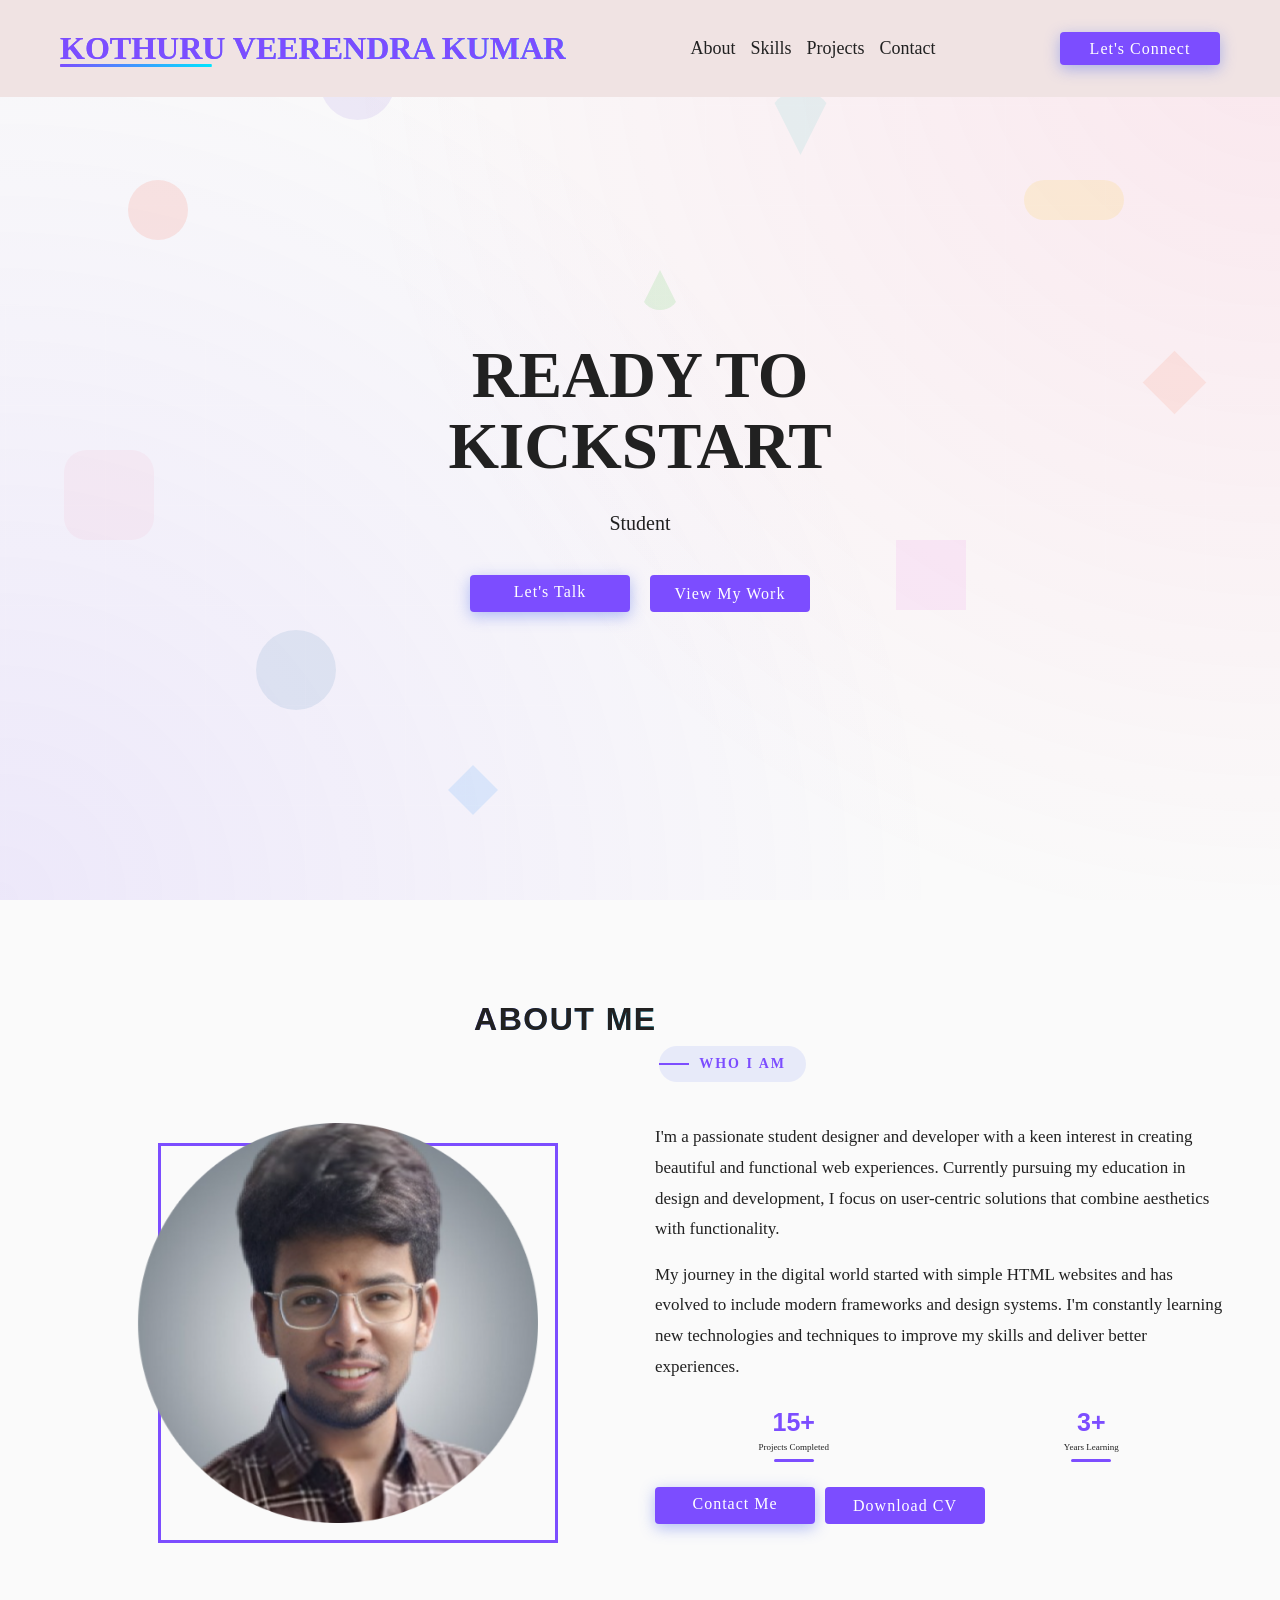
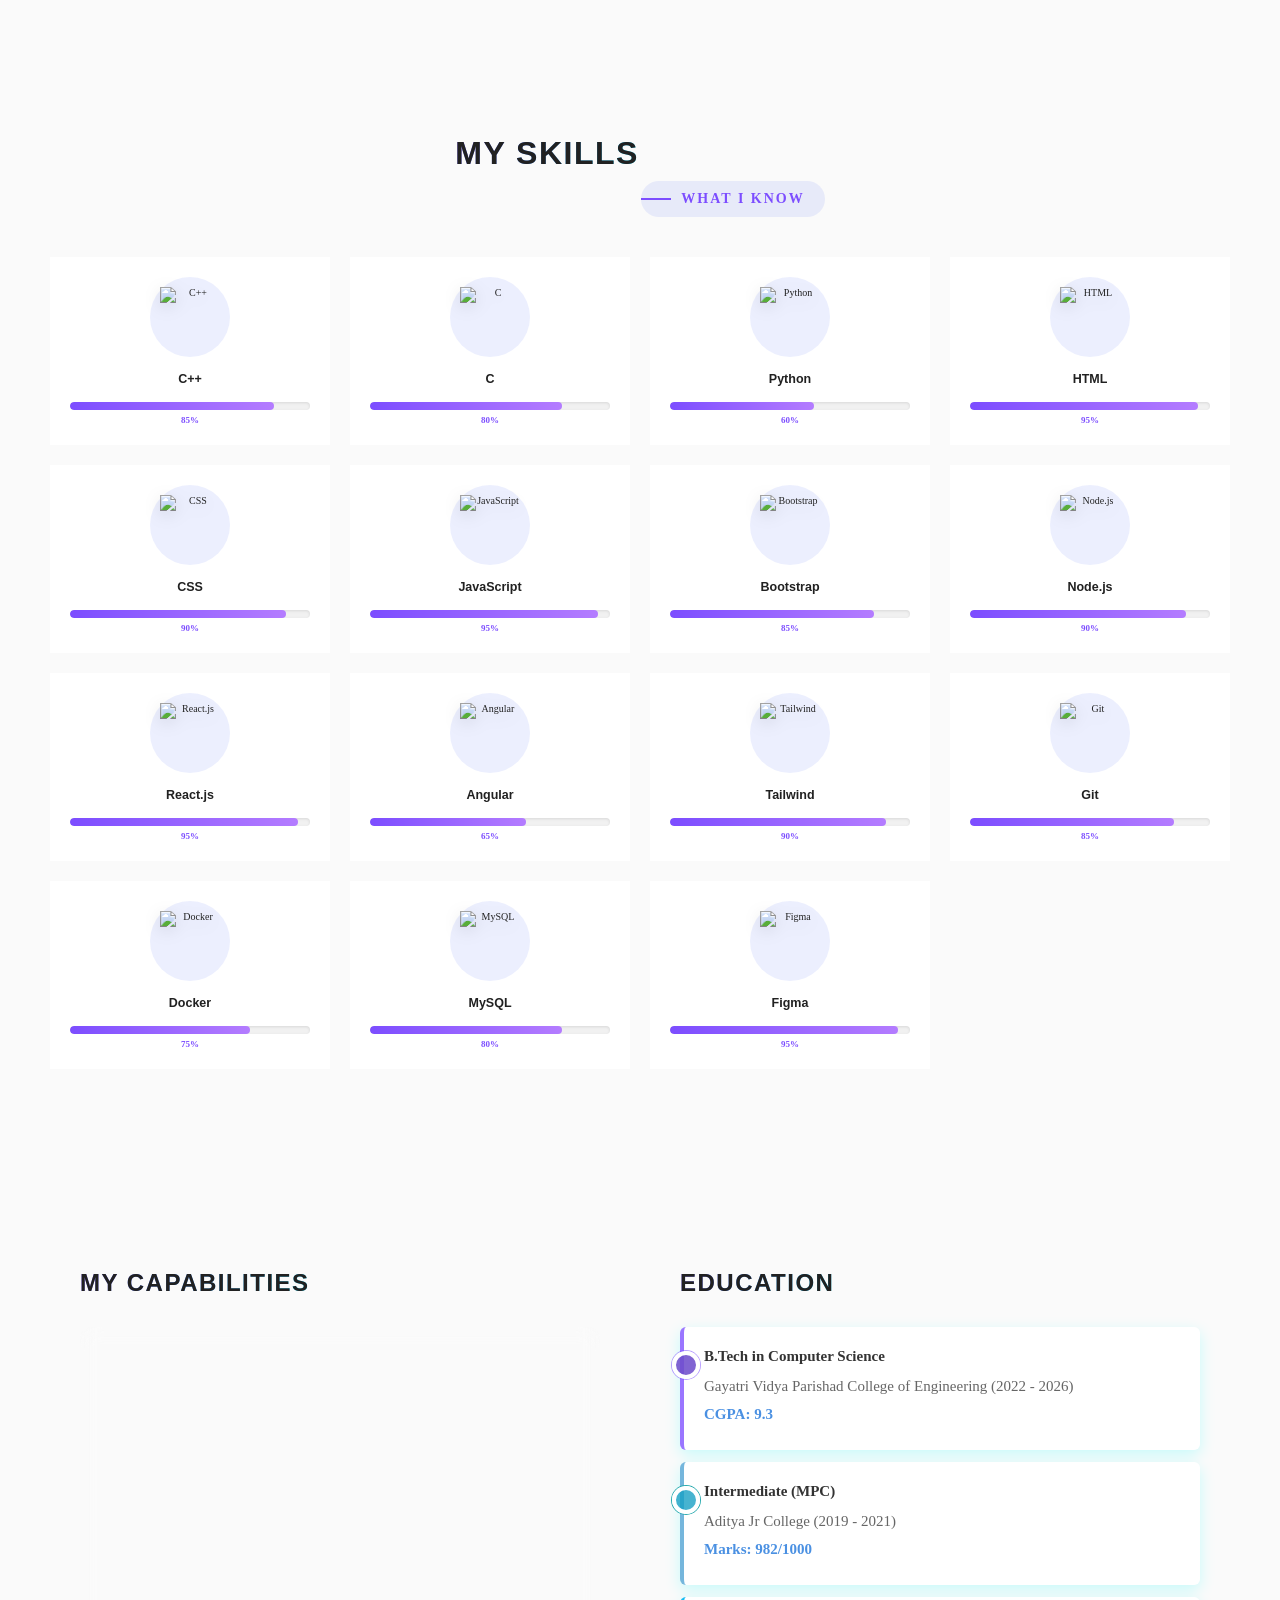
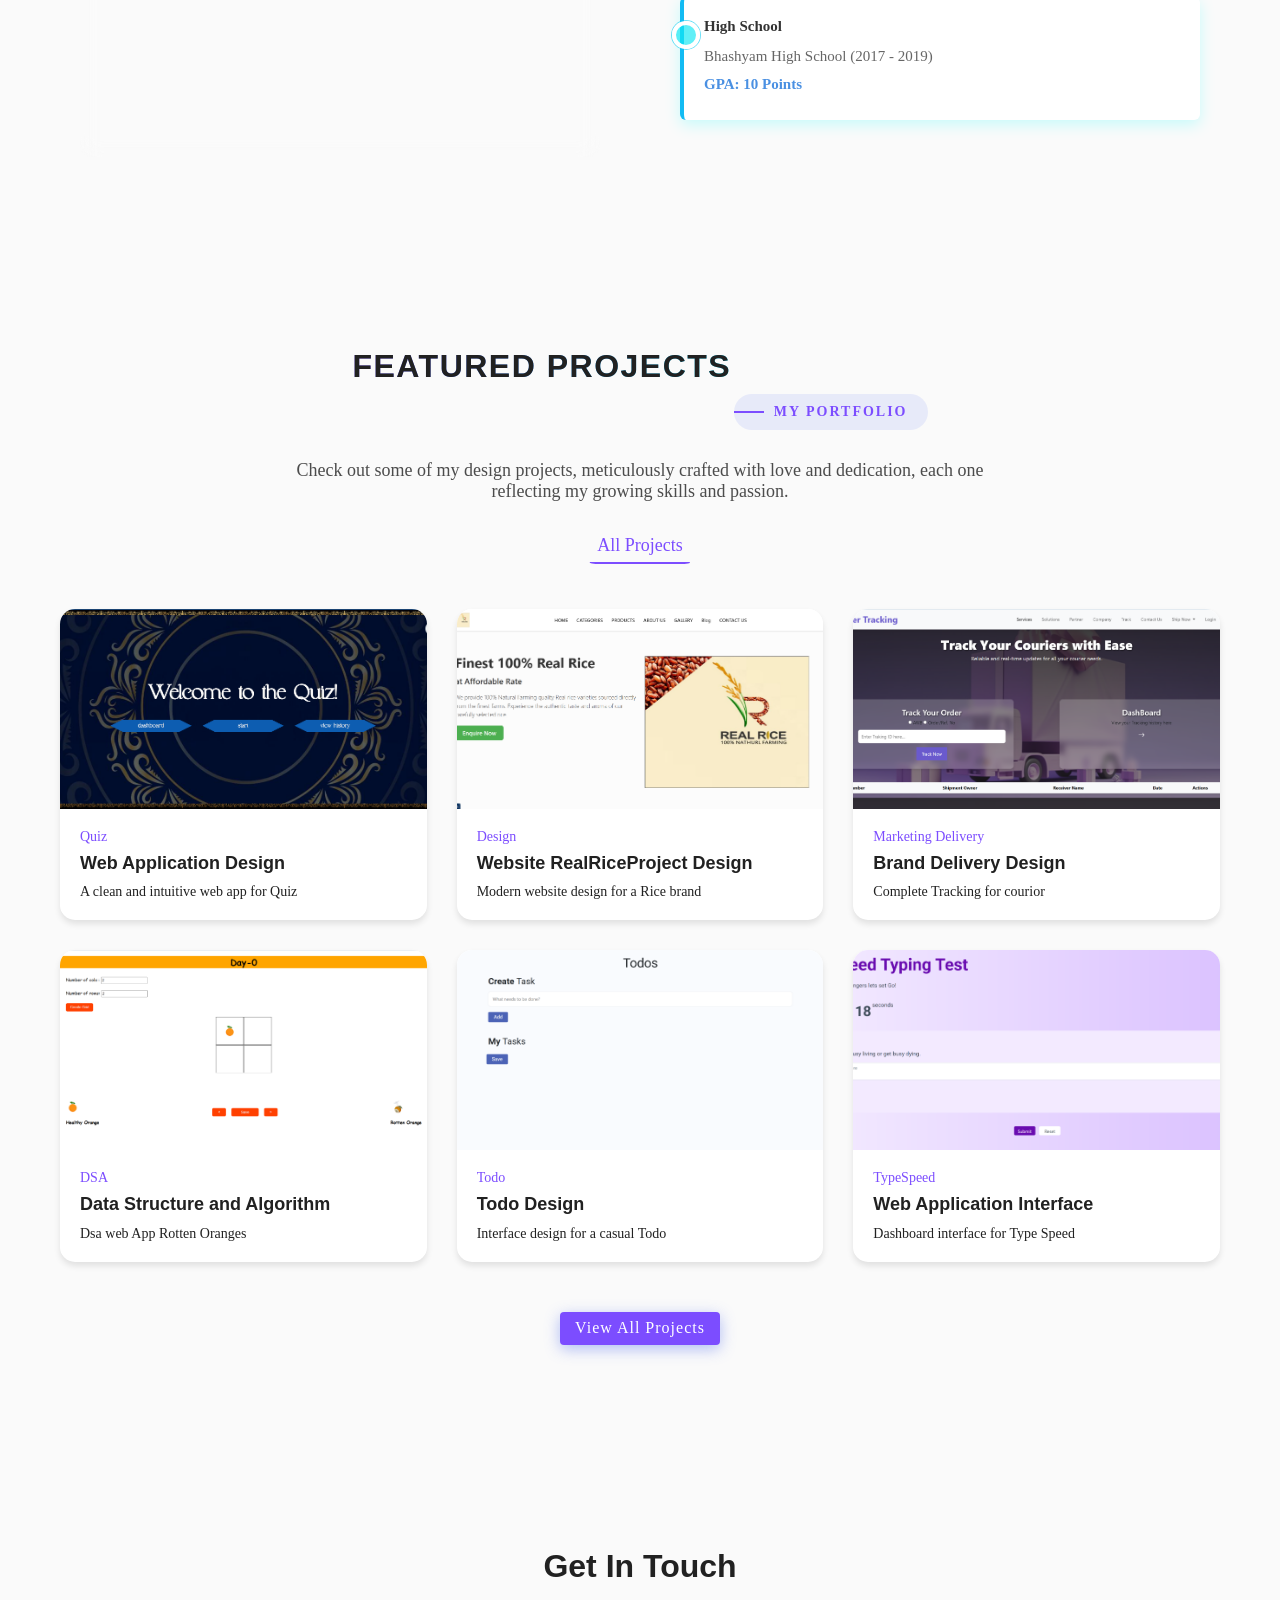
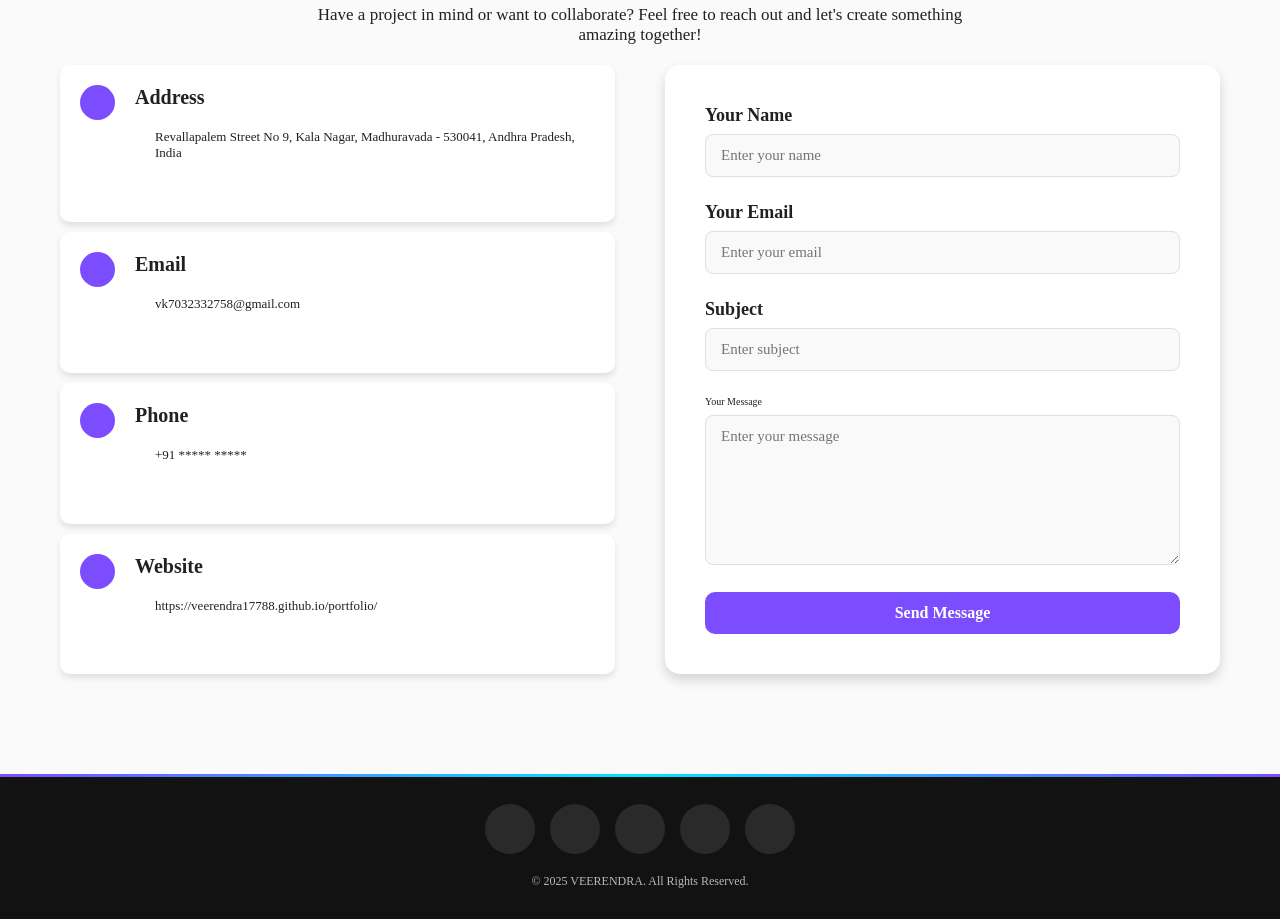
==== index.html @ 93f1d940 "first commit" ====
<!DOCTYPE html>
<html lang="en">
<head>
    <meta charset="UTF-8">
    <meta name="viewport" content="width=device-width, initial-scale=1.0">
    <title>veerendra - Student Portfolio</title>
    <!-- Font Awesome will be linked here later -->
    <link rel="stylesheet" href="vk.css">
    <link rel="stylesheet" href="https://cdn.jsdelivr.net/npm/bootstrap-table@1.24.0/dist/bootstrap-table.min.css">
    <script src="https://cdnjs.cloudflare.com/ajax/libs/font-awesome/6.4.0/js/all.min.js"></script>
    
</head>
<body>
    <!-- Animation Elements -->
    
    
    <!-- Cursor Animation -->
   
    
    <!-- Scroll Progress Indicator -->
    <div class="scroll-progress"></div>

    <!-- Header with Navbar -->
    <header>
        <nav class="navbar">
            <div class="navbar-container">
                <a href="#" class="logo" style="font-size:xx-large">KOTHURU VEERENDRA KUMAR</a>
                
                <div class="nav-links" >
                    <a href="#about" class="nav-link" data-animation="slide-up" style="font-size: large;">About</a>
                    <a href="#skills" class="nav-link" data-animation="slide-up" style="font-size: large;">Skills</a>
                    <a href="#works" class="nav-link" data-animation="slide-up" style="font-size: large;">Projects</a>
                    <!-- <a href="#blog" class="nav-link" data-animation="slide-up">Blog</a> -->
                    <a href="#contact" class="nav-link" data-animation="slide-up" style="font-size: large;">Contact</a>
                </div>
                
                <div class="nav-buttons">
                    <!-- <button class="theme-toggle" id="theme-toggle" aria-label="Toggle dark mode">
                        <i class="fas fa-moon"></i>
                    </button> -->
                    <a href="#contact" class="cta-button primary-btn">Let's Connect</a>
                </div>
                
                <button class="mobile-toggle" id="mobile-toggle" aria-label="Toggle menu">
                    <span class="bar"></span>
                    <span class="bar"></span>
                    <span class="bar"></span>
                </button>
            </div>
            
            <div class="mobile-menu" id="mobile-menu">
                <a href="#about" class="mobile-link">About</a>
                <a href="#skills" class="mobile-link">Skills</a>
                <a href="#works" class="mobile-link">Projects</a>
                <!-- <a href="#blog" class="mobile-link">Blog</a> -->
                <a href="#contact" class="mobile-link">Contact</a>
                <a href="#contact" class="mobile-cta">Let's Connect</a>
            </div>
        </nav>
    </header>

    <!-- Hero Section -->
    <section class="hero" id="home">
        <div class="hero-content">
            <h1 class="hero-title" data-animation="reveal">
                <span class="text-reveal">READY TO</span>
                <span class="text-reveal">KICKSTART</span>
                <span class="text-reveal">YOUR PROJECT</span>
                <!-- <span class="text-reveal">WITH A TOUCH OF</span>
                <span class="text-reveal highlight">MAGIC?</span> -->
            </h1>
            
            <p class="hero-description" data-animation="fade-in">
                Student developer and designer passionate about creating digital experiences.
                Available for collaboration to push the boundaries of design and deliver exceptional work. ✨
            </p>
            
            <div class="cta-buttons" data-animation="slide-up">
                <a href="#contact" class="cta-button primary-btn">Let's Talk</a>
                <a href="#works" class="cta-button secondary-btn">View My Work</a>
            </div>
        </div>
        
        <div class="hero-visual">
            <div class="floating-elements">
                <div class="floating-icon" data-speed="2"><i class="fab fa-html5"></i></div>
                <div class="floating-icon" data-speed="1.5"><i class="fab fa-css3-alt"></i></div>
                <div class="floating-icon" data-speed="3"><i class="fab fa-js"></i></div>
                <div class="floating-icon" data-speed="2.5"><i class="fab fa-react"></i></div>
                <div class="floating-icon" data-speed="1.8"><i class="fab fa-figma"></i></div>
            </div>
        </div>
        
        <div class="animated-background">
            <!-- Basic shapes -->
            <div class="shape"></div>
            <div class="shape"></div>
            <div class="shape"></div>
            <div class="shape"></div>
            <div class="shape"></div>
            <div class="shape"></div>
            <div class="shape"></div>
            <div class="shape"></div>
            <div class="shape"></div>
            <div class="shape"></div>
            
            <!-- Image shapes -->
            <div class="image-shape"></div>
            <div class="image-shape"></div>
            <div class="image-shape"></div>
            <div class="image-shape"></div>
            <div class="image-shape"></div>
          </div>
    </section>

    <!-- About Section -->
    <section class="about" id="about">
        <div class="section-header">
            <h2 class="section-title" data-animation="reveal" style="font-size: xx-large;">About Me</h2>
            <span class="section-subtitle">Who I Am</span>
        </div>
        
        <div class="about-container">
            <div class="about-image-container" data-animation="slide-right">
                <div class="about-image-wrapper">
                    <img src="profile.jpg" alt="Dorbesh - Student Developer" class="about-image">
                    <div class="image-decoration"></div>
                </div>
            </div>
            
            <div class="about-content" data-animation="slide-left">
                <p class="about-text">
                    I'm a passionate student designer and developer with a keen interest in creating beautiful and 
                    functional web experiences. Currently pursuing my education in design and development,
                    I focus on user-centric solutions that combine aesthetics with functionality.
                </p>
                <p class="about-text">
                    My journey in the digital world started with simple HTML websites and has evolved to 
                    include modern frameworks and design systems. I'm constantly learning new technologies 
                    and techniques to improve my skills and deliver better experiences.
                </p>
                
                <div class="about-stats">
                    <div class="stat-item" data-animation="count-up">
                        <h3 class="stat-number">15+</h3>
                        <p class="stat-label">Projects Completed</p>
                    </div>
                    <!-- <div class="stat-item" data-animation="count-up">
                        <h3 class="stat-number">10+</h3>
                        <p class="stat-label">Happy Clients</p>
                    </div> -->
                    <div class="stat-item" data-animation="count-up">
                        <h3 class="stat-number">3+</h3>
                        <p class="stat-label">Years Learning</p>
                    </div>
                </div>
                
                <div class="about-cta">
                    <a href="#contact" class="cta-button primary-btn">Contact Me</a>
                    <a href="#" class="cta-button outline-btn">Download CV</a>
                </div>
            </div>
        </div>
    </section>

    <!-- Skills Section -->
    <section class="skills" id="skills">
        <div class="section-header">
            <h2 class="section-title" data-animation="reveal" style="font-size: xx-large;">My Skills</h2>
            <span class="section-subtitle">What I Know</span>
        </div>
        
        <div class="skills-container" id="skill-id">
            <!-- <div class="skill-card"  data-animation="fade-up">
                <div class="skill-icon">
                    <img src="https://upload.wikimedia.org/wikipedia/commons/3/33/Figma-logo.svg" alt="Figma" class="skill-image">
                </div>
                <h3 class="skill-name">Figma</h3>
                <div class="progress-container">
                    <div class="progress-bar" data-value="95"></div>
                </div>
                <p class="progress-text">95%</p>
            </div>
            
            <div class="skill-card" data-animation="fade-up">
                <div class="skill-icon">
                    <img src="https://upload.wikimedia.org/wikipedia/commons/d/d5/Tailwind_CSS_Logo.svg" alt="Tailwind" class="skill-image">

                    <img src="/api/placeholder/60/60" alt="Tailwind" class="skill-image"> 
                </div>
                <h3 class="skill-name">Tailwind</h3>
                <div class="progress-container">
                    <div class="progress-bar" data-value="90"></div>
                </div>
                <p class="progress-text">90%</p>
            </div>
            
            <div class="skill-card" data-animation="fade-up">
                <div class="skill-icon">
                    <img src="/api/placeholder/60/60" alt="Photoshop" class="skill-image">
                </div>
                <h3 class="skill-name">Photoshop</h3>
                <div class="progress-container">
                    <div class="progress-bar" data-value="75"></div>
                </div>
                <p class="progress-text">75%</p>
            </div>
            
            <div class="skill-card" data-animation="fade-up">
                <div class="skill-icon">
                    <img src="/api/placeholder/60/60" alt="WordPress" class="skill-image">
                </div>
                <h3 class="skill-name">WordPress</h3>
                <div class="progress-container">
                    <div class="progress-bar" data-value="80"></div>
                </div>
                <p class="progress-text">80%</p>
            </div>
            
            <div class="skill-card" data-animation="fade-up">
                <div class="skill-icon">
                    <img src="/api/placeholder/60/60" alt="Angular" class="skill-image">
                </div>
                <h3 class="skill-name">Angular</h3>
                <div class="progress-container">
                    <div class="progress-bar" data-value="65"></div>
                </div>
                <p class="progress-text">65%</p>
            </div>
            
            <div class="skill-card" data-animation="fade-up">
                <div class="skill-icon">
                    <img src="/api/placeholder/60/60" alt="Webflow" class="skill-image">
                </div>
                <h3 class="skill-name">Webflow</h3>
                <div class="progress-container">
                    <div class="progress-bar" data-value="85"></div>
                </div>
                <p class="progress-text">85%</p>
            </div>
            
            <div class="skill-card" data-animation="fade-up">
                <div class="skill-icon">
                    <img src="/api/placeholder/60/60" alt="Python" class="skill-image">
                </div>
                <h3 class="skill-name">Python</h3>
                <div class="progress-container">
                    <div class="progress-bar" data-value="60"></div>
                </div>
                <p class="progress-text">60%</p>
            </div>
            
            <div class="skill-card" data-animation="fade-up">
                <div class="skill-icon">
                    <img src="/api/placeholder/60/60" alt="Sketch" class="skill-image">
                </div>
                <h3 class="skill-name">Sketch</h3>
                <div class="progress-container">
                    <div class="progress-bar" data-value="70"></div>
                </div>
                <p class="progress-text">70%</p>
            </div> -->
        </div>
    </section>

    <!-- Services Section (Simplified for student) -->
    <!-- <section class="services">
        <div class="section-header">
            <h2 class="section-title" data-animation="reveal">My Capabilities</h2>
            <span class="section-subtitle">What I Can Do</span>
        </div>
        
        <div class="services-container">
            <div class="service-card" data-animation="tilt-in">
                <div class="service-icon">
                    <i class="fas fa-palette"></i>
                </div>
                <h3 class="service-title">UI/UX Design</h3>
                <p class="service-description">
                    Creating intuitive and visually appealing user interfaces that enhance 
                    user experience and engagement.
                </p>
            </div>
            
            <div class="service-card" data-animation="tilt-in">
                <div class="service-icon">
                    <i class="fas fa-code"></i>
                </div>
                <h3 class="service-title">Web Development</h3>
                <p class="service-description">
                    Building responsive, fast, and functional websites using 
                    modern technologies and best practices.
                </p>
            </div>
            
            <div class="service-card" data-animation="tilt-in">
                <div class="service-icon">
                    <i class="fas fa-mobile-alt"></i>
                </div>
                <h3 class="service-title">Mobile App Design</h3>
                <p class="service-description">
                    Designing user-friendly mobile application interfaces
                    that provide seamless experiences.
                </p>
            </div>
            
            <div class="service-card" data-animation="tilt-in">
                <div class="service-icon">
                    <i class="fas fa-paint-brush"></i>
                </div>
                <h3 class="service-title">Graphic Design</h3>
                <p class="service-description">
                    Creating visual content to communicate messages through 
                    typography, color, and imagery.
                </p>
            </div>
        </div>
    </section> -->
   
    
    <div class="container">
        <!-- Left Side: My Capabilities -->
        <div class="left">
            <h2 class="section-title" style="font-size: x-large;">My Capabilities</h2>
            <div class="capabilities">
                <div class="capability-card">
                    <h2>Leadership</h2>
                    <!-- <p>Ability to take initiative, guide teams, and drive projects to success.</p> -->
                </div>
                <div class="capability-card">
                    <h2>Attention to Detail</h2>
                    <!-- <p>Ensuring accuracy, quality, and thoroughness in all tasks.</p> -->
                </div>
                <div class="capability-card">
                    <h2>Teamwork and Collaboration</h2>
                    <!-- <p>Working effectively with diverse teams to achieve common goals.</p> -->
                </div>
                <div class="capability-card">
                    <h2>Adaptability and Continuous Learning</h2>
                    <!-- <p>Quickly adapting to changes and continuously improving skills.</p> -->
                </div>
                <div class="capability-card">
                    <h2>Problem-Solving and Analytical Thinking</h2>
                    <!-- <p>Breaking down complex issues and finding effective solutions.</p> -->
                </div>
                <div class="capability-card">
                    <h2>Communication Skills</h2>
                    <!-- <p>Strong verbal and written communication for clear interactions.</p> -->
                </div>
                <!-- <div class="capability-card">
                    <h3>Frontend Development</h3>
                    
                </div>
                <div class="capability-card">
                    <h3>Backend Development</h3>
                    
                </div>
                <div class="capability-card">
                    <h3>Backend Development</h3>
                    
                </div>
                <div class="capability-card">
                    <h3>Backend Development</h3>
                    
                </div>
                <div class="capability-card">
                    <h3>Backend Development</h3>
                    
                </div> -->
            </div>
        </div>
    
        <!-- Right Side: Education -->
        <div class="right">
            <h2 class="section-title" style="font-size: x-large;">Education</h2>
            <div class="education">
                <div class="timeline">
                    <div class="timeline-item">
                        <h2>B.Tech in Computer Science</h2>
                        <p>Gayatri Vidya Parishad College of Engineering (2022 - 2026)</p>
                        <p>CGPA: 9.3</p>
                    </div>
                    <div class="timeline-item">
                        <h2>Intermediate (MPC)</h2>
                        <p>Aditya Jr College (2019 - 2021)</p>
                        <p>Marks: 982/1000</p>
                    </div>
                    <div class="timeline-item">
                        <h2>High School</h2>
                        <p>Bhashyam High School (2017 - 2019)</p>
                        <p>GPA: 10 Points</p>
                    </div>
                    
                </div>
            </div>
        </div>
    </div>
    





    <!-- Projects Section -->
    <section class="projects" id="works">
        <div class="section-header">
            <h2 class="section-title" data-animation="reveal" style="font-size: xx-large;">Featured Projects</h2>
            <span class="section-subtitle">My Portfolio</span>
            <p class="section-description" style="margin-top: 20px;">
                Check out some of my design projects, meticulously crafted with love and 
                dedication, each one reflecting my growing skills and passion.
            </p>
        </div>
        
        <div class="project-filter" data-animation="fade-in">
            <button class="filter-btn active" data-filter="all" style="font-size: large;">All Projects</button>
            <!-- <button class="filter-btn" data-filter="design">Design</button>
            <button class="filter-btn" data-filter="branding">Branding</button>
            <button class="filter-btn" data-filter="marketing">Marketing</button>
            <button class="filter-btn" data-filter="game">Game Design</button> -->
        </div>
        
        <div class="projects-grid">
            <div class="project-card" data-category="branding" data-animation="reveal-card">
                <div class="project-image-container">
                    <img src="project.png" alt="Mobile App" class="project-img">
                    <div class="project-overlay">
                        <div class="project-links">
                            <a href="https://github.com/veerendra17788/quizzApp" target="_blank" class="project-link"><i class="fas fa-eye"></i></a>
                            <a href="https://github.com/veerendra17788/quizzApp" target="_blank" class="project-link"><i class="fas fa-code"></i></a>
                        </div>
                    </div>
                </div>
                <div class="project-content">
                    <p class="project-category">Quiz</p>
                    <h3 class="project-title">Web Application Design</h3>
                    <p class="project-description">A clean and intuitive web app for Quiz</p>
                </div>
            </div>
            
            <div class="project-card" data-category="design" data-animation="reveal-card">
                <div class="project-image-container">
                    <img src="image1.png" alt="Website Design" class="project-img">
                    <div class="project-overlay">
                        <div class="project-links">
                            <a href="https://veerendra17788.github.io/RealRiceProject/" target="_blank" class="project-link"><i class="fas fa-eye"></i></a>
                            <a href="https://github.com/veerendra17788/RealRiceProject/" target="_blank" class="project-link"><i class="fas fa-code"></i></a>
                        </div>
                    </div>
                </div>
                <div class="project-content">
                    <p class="project-category">Design</p>
                    <h3 class="project-title">Website RealRiceProject Design</h3>
                    <p class="project-description">Modern website design for a Rice brand</p>
                </div>
            </div>
            
            <div class="project-card" data-category="branding" data-animation="reveal-card">
                <div class="project-image-container">
                    <img src="image2.png" alt="Brand Identity" class="project-img">
                    <div class="project-overlay">
                        <div class="project-links">
                            <a href="https://veerendra17788.github.io/courior/html/Index.html" target="_blank" class="project-link"><i class="fas fa-eye"></i></a>
                            <a href="https://github.com/veerendra17788/courior" target="_blank" class="project-link"><i class="fas fa-code"></i></a>
                        </div>
                    </div>
                </div>
                <div class="project-content">
                    <p class="project-category">Marketing Delivery</p>
                    <h3 class="project-title">Brand Delivery Design</h3>
                    <p class="project-description">Complete Tracking for courior</p>
                </div>
            </div>
            
            <div class="project-card" data-category="marketing" data-animation="reveal-card">
                <div class="project-image-container">
                    <img src="image3.png" alt="Marketing Campaign" class="project-img">
                    <div class="project-overlay">
                        <div class="project-links">
                            <a href="https://veerendra17788.github.io/R-Orange/" target="_blank" class="project-link"><i class="fas fa-eye"></i></a>
                            <a href="https://github.com/veerendra17788/R-Orange" target="_blank" class="project-link"><i class="fas fa-code"></i></a>
                        </div>
                    </div>
                </div>
                <div class="project-content">
                    <p class="project-category">DSA</p>
                    <h3 class="project-title">Data Structure and Algorithm</h3>
                    <p class="project-description">Dsa web App Rotten Oranges</p>
                </div>
            </div>
            
            <div class="project-card" data-category="game" data-animation="reveal-card">
                <div class="project-image-container">
                    <img src="image5.png" alt="Game Design" class="project-img">
                    <div class="project-overlay">
                        <div class="project-links">
                            <a href="https://veerendra17788.github.io/vkproject2/" target="_blank" class="project-link"><i class="fas fa-eye"></i></a>
                            <a href="https://github.com/veerendra17788/vkproject2" target="_blank" class="project-link"><i class="fas fa-code"></i></a>
                        </div>
                    </div>
                </div>
                <div class="project-content">
                    <p class="project-category">Todo</p>
                    <h3 class="project-title">Todo Design</h3>
                    <p class="project-description">Interface design for a casual Todo</p>
                </div>
            </div>
            
            <div class="project-card" data-category="design" data-animation="reveal-card">
                <div class="project-image-container">
                    <img src="image4.png" alt="Web App" class="project-img">
                    <div class="project-overlay">
                        <div class="project-links">
                            <a href="https://veerendra17788.github.io/vkproject1/" target="_blank" class="project-link"><i class="fas fa-eye"></i></a>
                            <a href="https://github.com/veerendra17788/vkproject1" target="_blank" class="project-link"><i class="fas fa-code"></i></a>
                        </div>
                    </div>
                </div>
                <div class="project-content">
                    <p class="project-category">TypeSpeed</p>
                    <h3 class="project-title">Web Application Interface</h3>
                    <p class="project-description">Dashboard interface for Type Speed</p>
                </div>
            </div>
        </div>
        
        <div class="project-cta" data-animation="fade-up">
            <a href="https://github.com/veerendra17788" target="_blank" class="cta-button primary-btn">View All Projects</a>
        </div>
    </section>

    <!-- Testimonials Section -->
   

    <!-- Blog Section -->
     
    <!-- <section class="blog" id="blog">
        <div class="section-header">
            <h2 class="section-title" data-animation="reveal">Blog Posts</h2>
            <span class="section-subtitle">Latest Updates</span>
            <p class="section-description">
                Check out my latest articles about design, development, and student life.
            </p>
        </div>
        
        <div class="blog-grid">
            <article class="blog-card" data-animation="grow">
                <div class="blog-image-container">
                    <img src="project.png" alt="Blog Post 1" class="blog-img">
                    <span class="blog-category">Design Trends</span>
                </div>
                <div class="blog-content">
                    <div class="blog-meta">
                        <span class="blog-date"><i class="far fa-calendar"></i> Feb 10, 2025</span>
                        <span class="blog-comments"><i class="far fa-comment"></i> 12 Comments</span>
                    </div>
                    <h3 class="blog-title">Web Design Trends for Students in 2025</h3>
                    <p class="blog-excerpt">
                        Explore the cutting-edge design trends that are shaping the web landscape and 
                        how students can incorporate them in their projects.
                    </p>
                    <a href="#" class="blog-link">Read More <i class="fas fa-arrow-right"></i></a>
                </div>
            </article>
            
            <article class="blog-card" data-animation="grow">
                <div class="blog-image-container">
                    <img src="project.png" alt="Blog Post 2" class="blog-img">
                    <span class="blog-category">Development</span>
                </div>
                <div class="blog-content">
                    <div class="blog-meta">
                        <span class="blog-date"><i class="far fa-calendar"></i> Jan 28, 2025</span>
                        <span class="blog-comments"><i class="far fa-comment"></i> 8 Comments</span>
                    </div>
                    <h3 class="blog-title">Getting Started with Web Development as a Student</h3>
                    <p class="blog-excerpt">
                        A guide for students interested in learning web development, with resources, 
                        tips, and a roadmap for beginners.
                    </p>
                    <a href="#" class="blog-link">Read More <i class="fas fa-arrow-right"></i></a>
                </div>
            </article>
            
            <article class="blog-card" data-animation="grow">
                <div class="blog-image-container">
                    <img src="project.png" alt="Blog Post 3" class="blog-img">
                    <span class="blog-category">UI/UX</span>
                </div>
                <div class="blog-content">
                    <div class="blog-meta">
                        <span class="blog-date"><i class="far fa-calendar"></i> Jan 15, 2025</span>
                        <span class="blog-comments"><i class="far fa-comment"></i> 5 Comments</span>
                    </div>
                    <h3 class="blog-title">Balancing Studies and Freelance Design Work</h3>
                    <p class="blog-excerpt">
                        Tips and strategies for student designers who want to take on freelance projects 
                        while maintaining good academic performance.
                    </p>
                    <a href="#" class="blog-link">Read More <i class="fas fa-arrow-right"></i></a>
                </div>
            </article>
        </div>
        
        <div class="blog-cta" data-animation="fade-up">
            <a href="#" class="cta-button outline-btn">View All Posts</a>
        </div>
    </section> -->

    <!-- Contact Section -->
    <section class="contact" id="contact">
        <h2 class="section-contact-title" style="text-align: center; font-size: xx-large;">Get In Touch</h2>
        <p style="text-align: center; max-width: 700px; margin: 0 auto 2rem; font-size: 17px;">Have a project in mind or want to collaborate? Feel free to reach out and let's create something amazing together!</p>
        
        <div class="contact-container">
            <div class="contact-info">
                <div class="contact-item">
                    <div class="contact-icon">
                        <i class="fas fa-map-marker-alt"></i>
                    </div>
                    <div class="contact-text">
                        <h3>Address</h3>
                        <p>Revallapalem Street No 9, Kala Nagar, Madhuravada - 530041, Andhra Pradesh, India</p>
                    </div>
                </div>
                
                
                <div class="contact-item">
                    <div class="contact-icon">
                        <i class="fas fa-envelope"></i>
                    </div>
                    <div class="contact-text">
                        <h3>Email</h3>
                        <p>vk7032332758@gmail.com</p>
                    </div>
                </div>
                
                <div class="contact-item">
                    <div class="contact-icon">
                        <i class="fas fa-phone-alt"></i>
                    </div>
                    <div class="contact-text">
                        <h3>Phone</h3>
                        <p>+91 ***** *****</p>
                    </div>
                </div>
                
                <div class="contact-item">
                    <div class="contact-icon">
                        <i class="fas fa-globe"></i>
                    </div>
                    <div class="contact-text">
                        <h3>Website</h3>
                        <p>https://veerendra17788.github.io/portfolio/</p>
                    </div>
                </div>
            </div>
            
            <form class="contact-form">
                <div class="form-group">
                    <label for="name" style="font-weight: bold; font-size: large;">Your Name</label>
                    <input type="text" id="name" class="form-input" placeholder="Enter your name">
                </div>
                
                <div class="form-group">
                    <label for="email" style="font-weight: bold; font-size: large;">Your Email</label>
                    <input type="email" id="email" class="form-input" placeholder="Enter your email">
                </div>
                
                <div class="form-group">
                    <label for="subject" style="font-weight: bold; font-size: large;">Subject</label>
                    <input type="text" id="subject" class="form-input" placeholder="Enter subject">
                </div>
                
                <div class="form-group">
                    <label for="message" >Your Message</label>
                    <textarea id="message" class="form-textarea" placeholder="Enter your message"></textarea>
                </div>
                
                <button type="submit" class="submit-btn">Send Message</button>
            </form>
        </div>
    </section>

    <!-- Footer -->
    <footer class="footer">
        <div class="social-links">
            <a href="#" class="social-link"><i class="fab fa-facebook-f"></i></a>
            <a href="#" class="social-link"><i class="fab fa-twitter"></i></a>
            <a href="#" class="social-link"><i class="fab fa-instagram"></i></a>
            <a href="#" class="social-link"><i class="fab fa-linkedin-in"></i></a>
            <a href="#" class="social-link"><i class="fab fa-dribbble"></i></a>
        </div>
        
        <p class="footer-text">&copy; 2025 VEERENDRA. All Rights Reserved.</p>
    </footer>
    <!-- <script src="https://cdn.jsdelivr.net/npm/bootstrap-table@1.24.0/dist/bootstrap-table.min.js"></script> -->
    <script src="vk.js"></script>
    
</body>
</html>
---- vk.css ----
/* =============================================
   GLOBAL STYLES & VARIABLES
============================================= */
:root {
    /* Primary Color Palette */
    --primary-color: #7c4dff;
    --primary-light: #b47cff;
    --primary-dark: #3f1dcb;
    
    
    /* Secondary Color Palette */
    --secondary-color: #00e5ff;
    --secondary-light: #6effff;
    --secondary-dark: #00b2cc;
    
    /* Accent Colors */
    --accent-1: #ff4081;
    --accent-2: #00bfa5;
    --accent-3: #ffab00;
    
    /* Neutral Colors */
    --bg-dark: #121212;
    --bg-light: #fafafa;
    --text-dark: #212121;
    --text-light: #f5f5f5;
    --border-color: rgba(255, 255, 255, 0.12);
    
    /* Gradient Definitions */
    --gradient-primary: linear-gradient(135deg, var(--primary-color), var(--secondary-color));
    --gradient-hero: linear-gradient(135deg, #4a377d, #2e757d, #ff4081);
    --gradient-card: linear-gradient(135deg, rgba(124, 77, 255, 0.8), rgba(0, 229, 255, 0.8));
    --gradient-btn: linear-gradient(to right, var(--primary-color), var(--accent-1));
    --gradient-dark: linear-gradient(135deg, #121212, #2d2d2d);
    
    /* Shadows */
    --shadow-sm: 0 4px 6px rgba(0, 0, 0, 0.1);
    --shadow-md: 0 6px 12px rgba(0, 0, 0, 0.15);
    --shadow-lg: 0 10px 25px rgba(0, 0, 0, 0.2);
    --shadow-inset: inset 0 2px 4px rgba(0, 0, 0, 0.05);
    --shadow-glow: 0 0 15px var(--primary-light);
    
    /* Typography */
    --font-primary: 'Poppins', sans-serif;
    --font-secondary: 'Nunito', sans-serif;
    --font-mono: 'Fira Code', monospace;
    
    /* Transitions */
    --transition-fast: all 0.2s ease;
    --transition-medium: all 0.3s ease;
    --transition-slow: all 0.5s ease;
    --transition-bounce: all 0.5s cubic-bezier(0.68, -0.55, 0.27, 1.55);
    
    /* Border Radius */
    --radius-sm: 4px;
    --radius-md: 8px;
    --radius-lg: 16px;
    --radius-xl: 24px;
    --radius-full: 9999px;
    
    /* Z-index layers */
    --z-base: 1;
    --z-above: 10;
    --z-modal: 100;
    --z-overlay: 1000;
    --z-max: 9999;
  }
  
  /* Dark Mode Variables */
  .dark-mode {
    --bg-dark: #fafafa;
    --bg-light: #121212;
    --text-dark: #f5f5f5;
    --text-light: #212121;
    --border-color: rgba(0, 0, 0, 0.12);
    --gradient-dark: linear-gradient(135deg, #f5f5f5, #e0e0e0);
  }
  
  /* Base Styles */
  * {
    font-family: "Times New Roman", Times, serif;
    margin: 0;
    padding: 0;
    box-sizing: border-box;
  }
  
  html {
    font-size: 62.5%; /* 10px = 1rem */
    scroll-behavior: smooth;
    overflow-x: hidden;
  }
  
  body {
    font-family: var(--font-primary);
    color: var(--text-dark);
    background-color: var(--bg-light);
    overflow-x: hidden;
    transition: var(--transition-medium);
  }
  
  
  body.dark-mode {
    background-color: var(--bg-light);
    color: var(--text-light);
  }
  
  a {
    text-decoration: none;
    color: inherit;
    transition: var(--transition-medium);
  }
  
  button {
    cursor: pointer;
    border: none;
    background: none;
    font-family: inherit;
    transition: var(--transition-medium);
  }
  
  img {
    max-width: 100%;
    height: auto;
    display: block;
  }
  
  ul, ol {
    list-style: none;
  }
  
  section {
    padding: 10rem 2rem;
    position: relative;
    overflow: hidden;
  }
  
  /* Typography */
  h1, h2, h3, h4, h5, h6 {
    font-family: var(--font-secondary);
    font-weight: 700;
    line-height: 1.2;
    margin-bottom: 2rem;
  }
  
  .section-title {
    font-size: 4.8rem;
    background: var(--gradient-primary);
    -webkit-background-clip: text;
    background-clip: text;
    color: transparent;
    margin-bottom: 1.5rem;
    position: relative;
    display: inline-block;
  }

  
  
  /* .section-subtitle {
    font-size: 1.4rem;
    text-transform: uppercase;
    letter-spacing: 3px;
    color: var(--primary-color);
    font-weight: 600;
    margin-bottom: 1rem;
    display: block;
  }
   */
  .section-description {
    font-size: 1.8rem;
    max-width: 800px;
    margin: 0 auto 4rem;
    text-align: center;
    color: var(--text-dark);
    opacity: 0.8;
  }
  
  .section-header {
    text-align: center;
    margin-bottom: 6rem;
  }
  
  .highlight {
    color: var(--primary-color);
    font-weight: 700;
  }
  
  /* Containers */
  .container {
    max-width: 1200px;
    margin: 0 auto;
    padding: 0 2rem;
  }
  
  /* =============================================
     CUSTOM ANIMATIONS & EFFECTS
  ============================================= */
  /* Animated Shapes
  .animated-shapes {
    position: fixed;
    top: 0;
    left: 0;
    width: 100%;
    height: 100%;
    z-index: -1;
    overflow: hidden;
    pointer-events: none;
  }
  
  .shape {
    position: absolute;
    border-radius: 50%;
    background: var(--gradient-primary);
    opacity: 0.1;
    filter: blur(40px);
    animation: float 15s infinite ease-in-out;
  }
  
  .shape-1 {
    width: 300px;
    height: 300px;
    top: -150px;
    left: -150px;
    animation-delay: 0s;
  }
  
  .shape-2 {
    width: 400px;
    height: 400px;
    bottom: -200px;
    right: -200px;
    background: linear-gradient(135deg, var(--accent-1), var(--accent-2));
    animation-delay: -5s;
  }
  
  .shape-3 {
    width: 200px;
    height: 200px;
    top: 50%;
    left: 20%;
    background: linear-gradient(135deg, var(--accent-2), var(--accent-3));
    animation-delay: -10s;
  }
  
  .shape-4 {
    width: 250px;
    height: 250px;
    top: 20%;
    right: 15%;
    background: linear-gradient(135deg, var(--accent-3), var(--primary-color));
    animation-delay: -15s;
  }
  
  @keyframes float {
    0%, 100% {
      transform: translate(0, 0) rotate(0deg);
    }
    25% {
      transform: translate(50px, 50px) rotate(90deg);
    }
    50% {
      transform: translate(0, 100px) rotate(180deg);
    }
    75% {
      transform: translate(-50px, 50px) rotate(270deg);
    }
  }
   */
  /* Custom Cursor */
  
  
  
  
  /* Scroll Progress */
  .scroll-progress {
    position: fixed;
    top: 0;
    left: 0;
    height: 4px;
    background: var(--gradient-primary);
    z-index: var(--z-max);
    width: 0%;
    transition: width 0.1s linear;
  }
  
  /* Animation Classes */
  [data-animation="reveal"] {
    position: relative;
    overflow: hidden;
    opacity: 0;
    transform: translateY(50px);
    transition: opacity 0.8s ease, transform 0.8s ease;
  }
  
  [data-animation="reveal"].animate {
    opacity: 1;
    transform: translateY(0);
  }
  
  [data-animation="fade-in"] {
    opacity: 0;
    transition: opacity 0.8s ease;
  }
  
  [data-animation="fade-in"].animate {
    opacity: 1;
  }
  
  [data-animation="slide-up"] {
    opacity: 0;
    transform: translateY(50px);
    transition: opacity 0.8s ease, transform 0.8s ease;
  }
  
  [data-animation="slide-up"].animate {
    opacity: 1;
    transform: translateY(0);
  }
  
  [data-animation="slide-right"] {
    opacity: 0;
    transform: translateX(-50px);
    transition: opacity 0.8s ease, transform 0.8s ease;
  }
  
  [data-animation="slide-right"].animate {
    opacity: 1;
    transform: translateX(0);
  }
  
  [data-animation="slide-left"] {
    opacity: 0;
    transform: translateX(50px);
    transition: opacity 0.8s ease, transform 0.8s ease;
  }
  
  [data-animation="slide-left"].animate {
    opacity: 1;
    transform: translateX(0);
  }
  
  [data-animation="grow"] {
    opacity: 0;
    transform: scale(0.9);
    transition: opacity 0.8s ease, transform 0.8s ease;
  }
  
  [data-animation="grow"].animate {
    opacity: 1;
    transform: scale(1);
  }
  
  [data-animation="tilt-in"] {
    opacity: 0;
    transform: perspective(1000px) rotateY(10deg) translateY(50px);
    transition: opacity 0.8s ease, transform 0.8s ease;
  }
  
  [data-animation="tilt-in"].animate {
    opacity: 1;
    transform: perspective(1000px) rotateY(0) translateY(0);
  }
  
  [data-animation="reveal-card"] {
    opacity: 0;
    transform: translateY(50px);
    transition: opacity 0.6s ease, transform 0.6s ease;
  }
  
  [data-animation="reveal-card"].animate {
    opacity: 1;
    transform: translateY(0);
  }
  
  .text-reveal {
    display: block;
    position: relative;
    overflow: hidden;
    transform: translateY(100%);
    transition: transform 0.8s cubic-bezier(0.4, 0, 0.2, 1);
  }
  
  .text-reveal.animate {
    transform: translateY(0);
  }
  
  [data-animation="count-up"] .stat-number {
    counter-reset: count 0;
  }
  
  [data-animation="count-up"].animate .stat-number::after {
    content: counter(count);
    animation: count-up 2s forwards;
  }
  
  @keyframes count-up {
    to {
      counter-increment: count var(--target);
    }
  }
  
  /* =============================================
     NAVBAR STYLES
  ============================================= */
  .navbar {
    position: fixed;
    top: 0;
    left: 0;
    width: 100%;
    z-index: var(--z-overlay);
    padding: 2rem;
    transition: var(--transition-medium);
    background-color: rgb(240, 227, 227);
  }
  
  .navbar.scrolled {
    background-color: rgba(255, 255, 255, 0.95);
    backdrop-filter: blur(10px);
    box-shadow: var(--shadow-md);
    padding: 1rem 2rem;
  }
  
  .dark-mode .navbar.scrolled {
    background-color: rgba(18, 18, 18, 0.95);
  }
  
  .navbar-container {
    /* font-size: medium; */
    display: flex;
    justify-content: space-between;
    align-items: center;
    max-width: 1400px;
    margin: 0 auto;
  }
  
  .logo {
    /* font-size: .8rem; */
    /* font-weight: 700; */
    background: var(--gradient-primary);
    -webkit-background-clip: text;
    background-clip: text;
    color: transparent;
    position: relative;
    z-index: var(--z-above);
  }
  
  .logo::after {
    content: '';
    position: absolute;
    bottom: 0;
    left: 0;
    width: 100%;
    height: 3px;
    background: var(--gradient-primary);
    border-radius: var(--radius-full);
    transform: scaleX(0.3);
    transform-origin: left;
    transition: var(--transition-medium);
  }
  
  .logo:hover::after {
    transform: scaleX(1);
  }
  
  .nav-links {
    display: flex;
    gap: 3rem;
  }
  
  .nav-link {
    font-size: 1.6rem;
    font-weight: 600;
    color: var(--text-dark);
    position: relative;
    padding: 0.5rem 0;
  }
  
  .dark-mode .nav-link {
    color: var(--text-light);
  }
  
  .nav-link::after {
    content: '';
    position: absolute;
    bottom: 0;
    left: 0;
    width: 100%;
    height: 2px;
    background: var(--gradient-primary);
    border-radius: var(--radius-full);
    transform: scaleX(0);
    transform-origin: right;
    transition: transform 0.3s ease;
  }
  
  .nav-link:hover::after,
  .nav-link.active::after {
    transform: scaleX(1);
    transform-origin: left;
  }
  
  .nav-buttons {
    display: flex;
    align-items: center;
    gap: 2rem;
  }
  
  .theme-toggle {
    width: 4rem;
    height: 4rem;
    border-radius: 50%;
    background: rgba(255, 255, 255, 0.1);
    display: flex;
    align-items: center;
    justify-content: center;
    font-size: 1.8rem;
    color: var(--text-dark);
    border: 1px solid rgba(255, 255, 255, 0.1);
    backdrop-filter: blur(10px);
    transition: var(--transition-medium);
  }
  
  .dark-mode .theme-toggle {
    color: var(--text-light);
    background: rgba(0, 0, 0, 0.2);
  }
  
  .theme-toggle:hover {
    transform: rotate(45deg);
    background: var(--primary-color);
    color: white;
  }
  
  .cta-button {
    padding: 1rem 2.5rem;
    border-radius: var(--radius-full);
    font-size: 1.6rem;
    font-weight: 600;
    letter-spacing: 0.5px;
    transition: var(--transition-medium);
    position: relative;
    z-index: 1;
    overflow: hidden;
  }
  
  .primary-btn {
    background: var(--gradient-btn);
    color: white;
    box-shadow: 0 4px 15px rgba(255, 64, 129, 0.3);
  }
  
  .primary-btn::before {
    content: '';
    position: absolute;
    top: 0;
    left: 0;
    width: 100%;
    height: 100%;
    background: linear-gradient(to right, var(--accent-1), var(--primary-color));
    z-index: -1;
    opacity: 0;
    transition: var(--transition-medium);
  }
  
  .primary-btn:hover {
    transform: translateY(-3px);
    box-shadow: 0 6px 20px rgba(255, 64, 129, 0.4);
  }
  
  .primary-btn:hover::before {
    opacity: 1;
  }
  
  .secondary-btn {
    background: transparent;
    color: var(--primary-color);
    border: 2px solid var(--primary-color);
  }
  
  .secondary-btn:hover {
    background: var(--primary-color);
    color: white;
    transform: translateY(-3px);
    box-shadow: 0 4px 15px rgba(124, 77, 255, 0.3);
  }
  
  .outline-btn {
    background: transparent;
    color: var(--text-dark);
    border: 2px solid var(--border-color);
  }
  
  .dark-mode .outline-btn {
    color: var(--text-light);
  }
  
  .outline-btn:hover {
    background: var(--primary-color);
    color: white;
    border-color: var(--primary-color);
    transform: translateY(-3px);
    box-shadow: var(--shadow-md);
  }
  
  .mobile-toggle {
    display: none;
    flex-direction: column;
    gap: 6px;
    width: 30px;
    padding: 5px;
    z-index: var(--z-overlay);
  }
  
  .bar {
    width: 100%;
    height: 3px;
    background-color: var(--text-dark);
    border-radius: var(--radius-full);
    transition: var(--transition-medium);
  }
  
  .dark-mode .bar {
    background-color: var(--text-light);
  }
  
  .mobile-menu {
    position: fixed;
    top: 0;
    right: -100%;
    width: 80%;
    max-width: 300px;
    height: 100vh;
    background: rgba(255, 255, 255, 0.95);
    backdrop-filter: blur(10px);
    display: flex;
    flex-direction: column;
    padding: 10rem 4rem;
    transition: right 0.4s cubic-bezier(0.77, 0, 0.175, 1);
    z-index: var(--z-modal);
  }
  
  .dark-mode .mobile-menu {
    background: rgba(18, 18, 18, 0.95);
  }
  
  .mobile-menu.open {
    right: 0;
    box-shadow: -5px 0 30px rgba(0, 0, 0, 0.1);
  }
  
  .mobile-link {
    font-size: 2.4rem;
    font-weight: 600;
    margin-bottom: 2rem;
    transform: translateY(20px);
    opacity: 0;
    transition: var(--transition-medium);
  }
  
  .mobile-menu.open .mobile-link {
    transform: translateY(0);
    opacity: 1;
  }
  
  .mobile-cta {
    margin-top: 3rem;
    display: inline-block;
    padding: 1.5rem 3rem;
    background: var(--gradient-btn);
    color: white;
    border-radius: var(--radius-full);
    font-weight: 600;
    box-shadow: var(--shadow-md);
    opacity: 0;
    transform: translateY(20px);
    transition: var(--transition-medium);
  }
  
  .mobile-menu.open .mobile-cta {
    opacity: 1;
    transform: translateY(0);
  }
  
  /* =============================================
     HERO SECTION STYLES
  ============================================= */
  .hero {
    min-height: 100vh;
    display: flex;
    align-items: center;
    justify-content: center;
    position: relative;
    background: radial-gradient(circle at top right, rgba(255, 64, 129, 0.1), transparent 60%),
                radial-gradient(circle at bottom left, rgba(124, 77, 255, 0.1), transparent 60%);
    padding-top: 8rem;
    overflow: hidden;
  }
  
  .hero::before {
    content: '';
    position: absolute;
    top: 0;
    left: 0;
    width: 100%;
    height: 100%;
    background: url("data:image/svg+xml,%3Csvg xmlns='http://www.w3.org/2000/svg' width='100' height='100' viewBox='0 0 100 100'%3E%3Cg fill-rule='evenodd'%3E%3Cg fill='%23ffffff' fill-opacity='0.05'%3E%3Cpath opacity='.5' d='M96 [base64] 0v-9h-9v9h9zm-10 0v-9h-9v9h9zm-10 0v-9h-9v9h9zm-10 0v-9h-9v9h9zm-10 0v-9h-9v9h9zm-10 0v-9h-9v9h9zm-10 0v-9h-9v9h9zm-10 0v-9h-9v9h9zm-9-10h9v-9h-9v9zm10 0h9v-9h-9v9zm10 0h9v-9h-9v9zm10 0h9v-9h-9v9zm10 0h9v-9h-9v9zm10 0h9v-9h-9v9zm10 0h9v-9h-9v9zm10 0h9v-9h-9v9zm9-10v-9h-9v9h9zm-10 0v-9h-9v9h9zm-10 0v-9h-9v9h9zm-10 0v-9h-9v9h9zm-10 0v-9h-9v9h9zm-10 0v-9h-9v9h9zm-10 0v-9h-9v9h9zm-10 0v-9h-9v9h9zm-9-10h9v-9h-9v9zm10 0h9v-9h-9v9zm10 0h9v-9h-9v9zm10 0h9v-9h-9v9zm10 0h9v-9h-9v9zm10 0h9v-9h-9v9zm10 0h9v-9h-9v9zm10 0h9v-9h-9v9zm9-10v-9h-9v9h9zm-10 0v-9h-9v9h9zm-10 0v-9h-9v9h9zm-10 0v-9h-9v9h9zm-10 0v-9h-9v9h9zm-10 0v-9h-9v9h9zm-10 0v-9h-9v9h9zm-10 0v-9h-9v9h9zm-9-10h9v-9h-9v9zm10 0h9v-9h-9v9zm10 0h9v-9h-9v9zm10 0h9v-9h-9v9zm10 0h9v-9h-9v9zm10 0h9v-9h-9v9zm10 0h9v-9h-9v9zm10 0h9v-9h-9v9zm9-10v-9h-9v9h9zm-10 0v-9h-9v9h9zm-10 0v-9h-9v9h9zm-10 0v-9h-9v9h9zm-10 0v-9h-9v9h9zm-10 0v-9h-9v9h9zm-10 0v-9h-9v9h9zm-10 0v-9h-9v9h9zm-9-10h9v-9h-9v9zm10 0h9v-9h-9v9zm10 0h9v-9h-9v9zm10 0h9v-9h-9v9zm10 0h9v-9h-9v9zm10 0h9v-9h-9v9zm10 0h9v-9h-9v9zm10 0h9v-9h-9v9z'/%3E%3Cpath d='M6 5V0H5v5H0v1h5v94h1V6h94V5H6z'/%3E%3C/g%3E%3C/g%3E%3C/svg%3E");
    opacity: 0.2;
  }
  
  .hero-content {
    max-width: 800px;
    text-align: center;
    z-index: var(--z-above);
    padding: 2rem;
  }
  
  .hero-title {
    font-size: 6.5rem;
    line-height: 1.1;
    margin-bottom: 3rem;
  }
  
  .hero-title .highlight {
    background: var(--gradient-hero);
    -webkit-background-clip: text;
    background-clip: text;
    color: transparent;
    position: relative;
    display: inline-block;
  }
  
  .hero-title .highlight::after {
    content: '';
    position: absolute;
    bottom: 5px;
    left: 0;
    width: 100%;
    height: 8px;
    background: var(--gradient-hero);
    opacity: 0.3;
    border-radius: var(--radius-full);
    z-index: -1;
  }
  
  .hero-description {
    font-size: 2rem;
    margin-bottom: 4rem;
    color: var(--text-dark);
    opacity: 0.8;
    max-width: 700px;
    margin-left: auto;
    margin-right: auto;
  }
  
  .dark-mode .hero-description {
    color: var(--text-light);
  }
  
  .cta-buttons {
    display: flex;
    justify-content: center;
    gap: 2rem;
    margin-top: 4rem;
  }
  
  .hero-visual {
    position: absolute;
    width: 100%;
    height: 100%;
    z-index: var(--z-base);
    overflow: hidden;
    pointer-events: none;
  }
  
  .floating-elements {
    position: absolute;
    width: 100%;
    height: 100%;
  }
  
  .floating-icon {
    position: absolute;
    font-size: 5rem;
    color: var(--primary-color);
    animation: float 15s infinite ease-in-out;
    opacity: 0.3;
  }
  
  .floating-icon:nth-child(1) {
    top: 20%;
    left: 15%;
    font-size: 6rem;
    color: var(--accent-1);
  }
  
  .floating-icon:nth-child(2) {
    top: 30%;
    right: 20%;
    font-size: 5rem;
    color: var(--primary-dark);
    animation-delay: -2s;
  }
  
  .floating-icon:nth-child(3) {
    bottom: 25%;
    left: 10%;
    font-size: 8rem;
    color: var(--accent-2);
    animation-delay: -4s;
  }
  
  .floating-icon:nth-child(4) {
    bottom: 35%;
    right: 15%;
    font-size: 7rem;
    color: var(--secondary-color);
    animation-delay: -6s;
  }
  
  .floating-icon:nth-child(5) {
    top: 50%;
    left: 50%;
    font-size: 6rem;
    color: var(--accent-3);
    animation-delay: -8s;
  }
  
  .scroll-indicator {
    position: absolute;
    bottom: 5rem;
    left: 50%;
    transform: translateX(-50%);
    display: flex;
    flex-direction: column;
    align-items: center;
    gap: 1rem;
    opacity: 0.6;
    transition: var(--transition-medium);
  }
  
  .scroll-indicator:hover {
    opacity: 1;
  }
  
  .mouse {
    width: 3rem;
    height: 5rem;
    border: 2px solid var(--text-dark);
    border-radius: 2rem;
    display: flex;
    justify-content: center;
    padding-top: 0.8rem;
  }
  
  .dark-mode .mouse {
    border-color: var(--text-light);
  }
/* Global Styles & Variables */

  /* Section Common Styles */
  .section-header {
    text-align: center;
    margin-bottom: 3rem;
    position: relative;
  }
  
  
  
  .section-title {
    font-size: 2.5rem;
    font-weight: 700;
    color: var(--dark-color);
    margin-bottom: 0.5rem;
    position: relative;
    transform: translateY(30px);
    opacity: 0;
    animation: fadeInUp 0.6s forwards 0.4s;
  }
  
  .section-title::after {
    content: "";
    position: absolute;
    width: 60px;
    height: 4px;
    background: var(--primary-color);
    bottom: -12px;
    left: 50%;
    transform: translateX(-50%);
    border-radius: 2px;
  }

  .section-contact-title{
    font-size: 2.5rem;
    font-weight: 700;
    color: var(--dark-color);
    margin-bottom: 0.5rem;
    position: relative;
    transform: translateY(30px);
    opacity: 0;
    animation: fadeInUp 0.6s forwards 0.4s;
  }
  
  
  /* Skills Section Styles */
  .skills-container {
    display: grid;
    grid-template-columns: repeat(auto-fill, minmax(250px, 1fr));
    gap: 2rem;
    padding: 1rem;
    max-width: 1200px;
    margin: 0 auto;
  }
  
  .skill-card {
    background: white;
    border-radius: var(--radius);
    padding: 2rem;
    box-shadow: var(--shadow);
    transition: var(--transition);
    position: relative;
    overflow: hidden;
    text-align: center;
    opacity: 0;
    transform: translateY(40px);
    animation: fadeInUp 0.6s forwards;
    animation-delay: calc(0.1s * var(--animation-order, 1));
  }
  
  .skill-card::before {
    content: "";
    position: absolute;
    width: 100%;
    height: 5px;
    bottom: 0;
    left: 0;
    background: linear-gradient(90deg, var(--primary-color), var(--accent-color));
    transform: scaleX(0);
    transform-origin: left;
    transition: transform 0.4s ease;
  }
  
  .skill-card:hover {
    transform: translateY(-10px);
    box-shadow: 0 15px 40px rgba(0, 0, 0, 0.15);
  }
  
  .skill-card:hover::before {
    transform: scaleX(1);
  }
  
  .skill-icon {
    width: 80px;
    height: 80px;
    margin: 0 auto 1.5rem;
    background: rgba(67, 97, 238, 0.1);
    border-radius: 50%;
    display: flex;
    align-items: center;
    justify-content: center;
    transition: var(--transition);
  }
  
  .skill-card:hover .skill-icon {
    transform: scale(1.1);
    background: rgba(67, 97, 238, 0.2);
  }
  
  .skill-image {
    width: 60px;
    height: 60px;
    object-fit: contain;
    filter: drop-shadow(0 4px 8px rgba(0, 0, 0, 0.1));
    transition: var(--transition);
  }
  
  .skill-card:hover .skill-image {
    transform: scale(1.1);
  }
  
  .skill-name {
    font-size: 1.25rem;
    font-weight: 600;
    margin-bottom: 1.5rem;
    color: var(--dark-color);
  }
  
  .progress-container {
    width: 100%;
    height: 8px;
    background: #f1f1f1;
    border-radius: 10px;
    overflow: hidden;
    margin-bottom: 0.5rem;
    box-shadow: inset 0 1px 3px rgba(0, 0, 0, 0.1);
  }
  
  .progress-bar {
    height: 100%;
    width: 0;
    /* background: linear-gradient(90deg, var(--primary-color), var(--accent-color)); */
    border-radius: 10px;
    background: linear-gradient(90deg, var(--primary-color), var(--primary-light));
    position: relative;
    animation: progressAnimation 1.5s ease-out forwards;
    animation-delay: calc(0.1s * var(--animation-order, 1) + 0.3s);
  }
  
  .progress-text {
    font-size: 0.9rem;
    font-weight: 600;
    color: var(--primary-color);
    opacity: 0;
    animation: fadeIn 0.4s forwards;
    animation-delay: calc(0.1s * var(--animation-order, 1) + 1.3s);
  }
  
  
  /* About Section Styles */
  .about-container {
    display: flex;
    flex-wrap: wrap;
    align-items: center;
    justify-content: space-between;
    gap: 3rem;
    max-width: 1200px;
    margin: 0 auto;
    padding: 1rem;
  }
  
  .about-image-container {
    flex: 1;
    min-width: 300px;
    opacity: 0;
    transform: translateX(-50px);
    animation: slideInRight 0.8s forwards 0.3s;
  }
  
  .about-image-wrapper {
    position: relative;
    width: 100%;
    max-width: 400px;
    margin: 0 auto;
  }
  
  .about-image {
    width: 100%;
    height: auto;
    border-radius: var(--radius);
    box-shadow: var(--shadow);
    position: relative;
    z-index: 2;
    transition: transform 0.5s ease, box-shadow 0.5s ease;
  }
  
  .about-image:hover {
    transform: scale(1.02);
    box-shadow: 0 20px 40px rgba(0, 0, 0, 0.15);
  }
  
  .image-decoration {
    position: absolute;
    width: 100%;
    height: 100%;
    border: 3px solid var(--primary-color);
    border-radius: var(--radius);
    top: 20px;
    left: 20px;
    z-index: 1;
    opacity: 0;
    animation: fadeIn 0.8s forwards 0.8s;
  }
  
  .about-content {
    flex: 1;
    min-width: 300px;
    opacity: 0;
    transform: translateX(50px);
    animation: slideInLeft 0.8s forwards 0.5s;
  }
  
  .about-text {
    font-size: 1.7rem;
    line-height: 1.8;
    color: var(--text-color);
    margin-bottom: 1.5rem;
  }
  
  .about-stats {
    display: flex;
    flex-wrap: wrap;
    gap: 2rem;
    margin: 2.5rem 0;
  }
  
  .stat-item {
    flex: 1;
    min-width: 100px;
    text-align: center;
    position: relative;
    padding-bottom: 1rem;
  }
  
  .stat-item::after {
    content: "";
    position: absolute;
    bottom: 0;
    left: 50%;
    transform: translateX(-50%);
    width: 40px;
    height: 3px;
    background: var(--primary-color);
    border-radius: 3px;
  }
  
  .stat-number {
    font-size: 2.5rem;
    font-weight: 700;
    color: var(--primary-color);
    margin-bottom: 0.5rem;
    opacity: 0;
    transform: translateY(20px);
    animation: countUp 2s forwards 1s;
  }
  
  .stat-label {
    font-size: 0.9rem;
    font-weight: 500;
    color: var(--text-color);
  }
  
  .about-cta {
    display: flex;
    flex-wrap: wrap;
    gap: 1rem;
    margin-top: 2rem;
  }
  
  .cta-button {
    padding: 0.8rem 2rem;
    border-radius: 50px;
    font-weight: 600;
    text-decoration: none;
    transition: var(--transition);
    text-align: center;
    min-width: 160px;
    position: relative;
    overflow: hidden;
    z-index: 1;
  }
  
  .cta-button::before {
    content: "";
    position: absolute;
    top: 0;
    left: 0;
    width: 100%;
    height: 100%;
    background: rgba(255, 255, 255, 0.1);
    transform: translateX(-100%);
    transition: transform 0.4s ease;
    z-index: -1;
  }
  
  .cta-button:hover::before {
    transform: translateX(0);
  }
  
  .primary-btn {
    background: var(--primary-color);
    color: white;
    box-shadow: 0 4px 15px rgba(67, 97, 238, 0.4);
  }
  
  .primary-btn:hover {
    background: var(--secondary-color);
    box-shadow: 0 6px 20px rgba(67, 97, 238, 0.6);
    transform: translateY(-3px);
  }
  
  .outline-btn {
    border: 2px solid var(--primary-color);
    color: var(--primary-color);
    background: transparent;
  }
  
  .outline-btn:hover {
    background: rgba(67, 97, 238, 0.1);
    transform: translateY(-3px);
  }
  
  /* Animation Keyframes */
  @keyframes fadeInUp {
    to {
      opacity: 1;
      transform: translateY(0);
    }
  }
  
  @keyframes fadeIn {
    to {
      opacity: 1;
    }
  }
  
  @keyframes slideInRight {
    to {
      opacity: 1;
      transform: translateX(0);
    }
  }
  
  @keyframes slideInLeft {
    to {
      opacity: 1;
      transform: translateX(0);
    }
  }
  
  @keyframes progressAnimation {
    to {
      width: var(--progress, 0%);
    }
  }
  
  @keyframes countUp {
    to {
      opacity: 1;
      transform: translateY(0);
    }
  }
  
  /* JavaScript-free animation trigger - activated on viewport entry */
  [data-animation="fade-up"] {
    --animation-order: attr(data-index, number, 1);
    opacity: 0;
    transform: translateY(40px);
    animation: fadeInUp 0.6s forwards;
    animation-delay: calc(0.1s * var(--animation-order, 1));
  }
  
  [data-animation="reveal"] {
    opacity: 0;
    animation: fadeInUp 0.6s forwards 0.4s;
  }
  
  [data-animation="slide-right"] {
    opacity: 0;
    transform: translateX(-50px);
    animation: slideInRight 0.8s forwards 0.3s;
  }
  
  [data-animation="slide-left"] {
    opacity: 0;
    transform: translateX(50px);
    animation: slideInLeft 0.8s forwards 0.5s;
  }
  
  [data-animation="count-up"] .stat-number {
    opacity: 0;
    transform: translateY(20px);
    animation: countUp 2s forwards 1s;
  }
  
  /* Set progress bar widths using CSS custom properties */
  .progress-bar[data-value="95"] {
    --progress: 95%;
  }
  
  .progress-bar[data-value="90"] {
    --progress: 90%;
  }
  
  .progress-bar[data-value="75"] {
    --progress: 75%;
  }
  
  .progress-bar[data-value="80"] {
    --progress: 80%;
  }
  
  .progress-bar[data-value="65"] {
    --progress: 65%;
  }
  
  .progress-bar[data-value="85"] {
    --progress: 85%;
  }
  
  .progress-bar[data-value="60"] {
    --progress: 60%;
  }
  
  .progress-bar[data-value="70"] {
    --progress: 70%;
  }
  
  /* Responsive Styles */
  @media screen and (max-width: 992px) {
    .section-title {
      font-size: 2.2rem;
    }

    .section-contact-title{
      font-size: 2.2rem;
    }
    
    .about-container {
      flex-direction: column;
    }
    
    .about-image-container, 
    .about-content {
      width: 100%;
    }
  }
  
  @media screen and (max-width: 768px) {
    .skills-container {
      grid-template-columns: repeat(auto-fill, minmax(220px, 1fr));
    }
    
    .section-title {
      font-size: 2rem;
    }
    .section-contact-title{
      font-size: 2rem;
    }
    
    .about-stats {
      gap: 1rem;
    }
    
    .stat-number {
      font-size: 2rem;
    }
  }
  
  @media screen and (max-width: 576px) {
    .section-subtitle {
      font-size: 0.9rem;
    }
    
    .section-title {
      font-size: 1.8rem;
    }
    
    .about-text {
      font-size: 1rem;
    }
    
    .about-cta {
      flex-direction: column;
    }
    
    .cta-button {
      width: 100%;
    }
  }

  /* Global Styles & Reset */

  
 
  
  /* Typography */

  .section-subtitle {
    /* color: var(--primary-color); */
    background: rgba(67, 97, 238, 0.1);
    padding: 1rem 2rem 1rem 1rem;
    border-radius: 20px;
    margin-bottom: 1rem;
    letter-spacing: 1px;
    text-transform: uppercase;
    transform: translateY(40px);
    opacity: 0;
    animation: fadeInUp 0.6s forwards 0.2s;
    display: inline-block;
    font-size: 14px;
    font-weight: 600;
    color: var(--primary-color);
    text-transform: uppercase;
    letter-spacing: 2px;
    margin-bottom: 10px;
    position: relative;
    padding-left: 40px;
  }
  
  .section-subtitle::before {
    content: '';
    position: absolute;
    left: 0;
    top: 50%;
    width: 30px;
    height: 2px;
    background-color: var(--primary-color);
    transform: translateY(-50%);
  }
  
  .section-title {
    font-size: 32px;
    font-weight: 700;
    margin-bottom: 20px;  
    position: relative;
    z-index: 1;
    /* text-align: center; */
  }
  
  .section-contact-title {
    font-size: 32px;
    font-weight: 700;
    margin-bottom: 20px;
    position: relative;
    z-index: 1;
  }
  .section-description {
    max-width: 700px;
    margin: 0 auto 20px;
    color: var(--text-dark);
    text-align: center;
  }
  
  section {
    padding: 100px 0;
    position: relative;
  }
  
  section:nth-child(odd) {
    background-color: var(--light-bg);
  }
  
  .section-header {
    text-align: center;
    /* margin-top: 20px; */
    margin-bottom: 20px;
  }
  
  /* Animation Keyframes */
  @keyframes fadeIn {
    from { opacity: 0; }
    to { opacity: 1; }
  }
  
  @keyframes slideUp {
    from { transform: translateY(50px); opacity: 0; }
    to { transform: translateY(0); opacity: 1; }
  }
  
  @keyframes scaleUp {
    from { transform: scale(0.8); opacity: 0; }
    to { transform: scale(1); opacity: 1; }
  }
  
  @keyframes tiltIn {
    from { transform: rotateY(20deg) translateY(30px); opacity: 0; }
    to { transform: rotateY(0) translateY(0); opacity: 1; }
  }
  
  @keyframes float {
    0% { transform: translateY(0); }
    50% { transform: translateY(-10px); }
    100% { transform: translateY(0); }
  }
  
  @keyframes pulse {
    0% { transform: scale(1); }
    50% { transform: scale(1.05); }
    100% { transform: scale(1); }
  }
  
  @keyframes borderPulse {
    0% { box-shadow: 0 0 0 0 rgba(108, 99, 255, 0.4); }
    70% { box-shadow: 0 0 0 10px rgba(108, 99, 255, 0); }
    100% { box-shadow: 0 0 0 0 rgba(108, 99, 255, 0); }
  }
  
  @keyframes shimmer {
    0% { background-position: -200% 0; }
    100% { background-position: 200% 0; }
  }
  
  /* Services Section */
  .services-container {
    display: grid;
    grid-template-columns: repeat(auto-fit, minmax(250px, 1fr));
    gap: 30px;
    max-width: 1200px;
    margin: 0 auto;
    padding: 0 20px;
  }
  
  .service-card {
    background-color: #fff;
    border-radius: 15px;
    padding: 30px;
    text-align: center;
    box-shadow: var(--shadow-sm);
    transition: var(--transition);
    opacity: 0;
    transform: translateY(20px);
    animation: tiltIn 0.6s forwards;
    animation-play-state: paused;
    position: relative;
    overflow: hidden;
    z-index: 1;
  }
  
  .service-card::before {
    content: '';
    position: absolute;
    top: 0;
    left: 0;
    width: 100%;
    height: 100%;
    background: linear-gradient(120deg, rgba(108, 99, 255, 0.05) 0%, rgba(108, 99, 255, 0.1) 100%);
    z-index: -1;
    transform: translateX(-100%);
    transition: transform 0.5s ease;
  }
  
  .service-card:hover {
    transform: translateY(-10px);
    box-shadow: var(--shadow-md);
  }
  
  .service-card:hover::before {
    transform: translateX(0);
  }
  
  .service-icon {
    width: 70px;
    height: 70px;
    border-radius: 50%;
    background: linear-gradient(135deg, var(--primary-color), #8a84ff);
    display: flex;
    align-items: center;
    justify-content: center;
    margin: 0 auto 20px;
    color: white;
    font-size: 24px;
    transition: var(--transition);
    position: relative;
  }
  
  .service-icon::after {
    content: '';
    position: absolute;
    width: 100%;
    height: 100%;
    border-radius: 50%;
    background: linear-gradient(135deg, var(--primary-color), #8a84ff);
    z-index: -1;
    opacity: 0.4;
    animation: borderPulse 2s infinite;
  }
  
  .service-card:hover .service-icon {
    transform: rotateY(360deg);
  }
  
  .service-title {
    font-size: 20px;
    font-weight: 600;
    margin-bottom: 15px;
    transition: var(--transition);
  }
  
  .service-description {
    color: var(--text-light);
    font-size: 15px;
    transition: var(--transition);
  }
  
  /* Projects Section */
  .project-filter {
    display: flex;
    justify-content: center;
    flex-wrap: wrap;
    margin-bottom: 40px;
    opacity: 0;
    animation: fadeIn 0.8s forwards;
  }
  
  .filter-btn {
    background: none;
    border: none;
    padding: 8px 20px;
    margin: 5px;
    font-size: 14px;
    font-weight: 500;
    color: var(--text-dark);
    cursor: pointer;
    position: relative;
    overflow: hidden;
    transition: var(--transition);
    border-radius: 30px;
  }
  
  .filter-btn::before {
    content: '';
    position: absolute;
    bottom: 0;
    left: 50%;
    width: 0;
    height: 2px;
    background-color: var(--primary-color);
    transition: var(--transition);
    transform: translateX(-50%);
  }
  
  .filter-btn:hover,
  .filter-btn.active {
    color: var(--primary-color);
  }
  
  .filter-btn:hover::before,
  .filter-btn.active::before {
    width: 80%;
  }
  
  .projects-grid {
    display: grid;
    grid-template-columns: repeat(auto-fill, minmax(300px, 1fr));
    gap: 30px;
    max-width: 1200px;
    margin: 0 auto;
    padding: 0 20px;
  }
  
  .project-card {
    background-color: #fff;
    border-radius: 15px;
    overflow: hidden;
    box-shadow: var(--shadow-sm);
    transition: var(--transition);
    opacity: 0;
    transform: translateY(30px);
  }
  
  .project-image-container {
    position: relative;
    overflow: hidden;
    height: 200px;
  }
  
  .project-img {
    width: 100%;
    height: 100%;
    object-fit: cover;
    transition: transform 0.5s ease;
  }
  
  .project-overlay {
    position: absolute;
    top: 0;
    left: 0;
    width: 100%;
    height: 100%;
    background: rgba(108, 99, 255, 0.8);
    display: flex;
    align-items: center;
    justify-content: center;
    opacity: 0;
    transition: var(--transition);
  }
  
  .project-links {
    display: flex;
    gap: 20px;
    transform: translateY(20px);
    transition: var(--transition);
  }
  
  .project-link {
    width: 45px;
    height: 45px;
    border-radius: 50%;
    background: white;
    display: flex;
    align-items: center;
    justify-content: center;
    color: var(--primary-color);
    text-decoration: none;
    font-size: 16px;
    transition: var(--transition);
  }
  
  .project-link:hover {
    background: var(--secondary-color);
    color: white;
    transform: translateY(-5px);
  }
  
  .project-content {
    
    padding: 20px;
  }
  
  .project-category {
    color: var(--primary-color);
    font-size: 14px;
    font-weight: 500;
    margin-bottom: 8px;
  }
  
  .project-title {
    font-size: 18px;
    font-weight: 600;
    margin-bottom: 10px;
    transition: var(--transition);
  }
  
  .project-description {
    color: var(--text-dark);
    font-size: 14px;
  }
  
  .project-card:hover {
    transform: translateY(-10px);
    box-shadow: var(--shadow-md);
  }
  
  .project-card:hover .project-img {
    transform: scale(1.1);
  }
  
  .project-card:hover .project-overlay {
    opacity: 1;
  }
  
  .project-card:hover .project-links {
    transform: translateY(0);
  }
  
  .project-card:hover .project-title {
    color: var(--primary-color);
  }
  
  .project-cta {
    text-align: center;
    margin-top: 50px;
    opacity: 0;
    animation: fadeIn 1s forwards;
    animation-delay: 0.6s;
  }
  
  .cta-button {
    display: inline-block;
    padding: 12px 30px;
    border-radius: 30px;
    text-decoration: none;
    font-weight: 600;
    letter-spacing: 1px;
    transition: var(--transition);
    position: relative;
    overflow: hidden;
    z-index: 1;
  }
  
  .primary-btn {
    background: var(--primary-color);
    color: white;
  }
  
  .outline-btn {
    background: transparent;
    color: var(--primary-color);
    border: 2px solid var(--primary-color);
  }
  
  .cta-button::before {
    content: '';
    position: absolute;
    top: 0;
    left: 0;
    width: 0;
    height: 100%;
    background: rgba(255, 255, 255, 0.2);
    transition: var(--transition);
    z-index: -1;
  }
  
  .cta-button:hover::before {
    width: 100%;
  }
  
  .primary-btn:hover {
    background: #574ccf;
    transform: translateY(-3px);
    box-shadow: 0 10px 20px rgba(108, 99, 255, 0.3);
  }
  
  .outline-btn:hover {
    background: var(--primary-color);
    color: white;
    transform: translateY(-3px);
  }
  
  /* Testimonial Section */
  .testimonial-slider {
    max-width: 1000px;
    margin: 0 auto;
    position: relative;
    overflow: hidden;
  }
  
  .testimonial-track {
    display: flex;
    transition: transform 0.5s ease;
  }
  
  .testimonial-card {
    min-width: 100%;
    padding: 40px;
    background: white;
    border-radius: 15px;
    box-shadow: var(--shadow-md);
    opacity: 0;
    animation: slideUp 0.6s forwards;
    position: relative;
  }
  
  .testimonial-quote {
    color: var(--primary-color);
    font-size: 30px;
    margin-bottom: 20px;
    opacity: 0.5;
  }
  
  .testimonial-text {
    font-style: italic;
    color: var(--text-light);
    margin-bottom: 25px;
    line-height: 1.8;
  }
  
  .testimonial-author {
    display: flex;
    align-items: center;
  }
  
  .author-img {
    width: 60px;
    height: 60px;
    border-radius: 50%;
    object-fit: cover;
    border: 3px solid var(--primary-color);
    margin-right: 15px;
  }
  
  .author-name {
    font-weight: 600;
    font-size: 18px;
    margin-bottom: 5px;
  }
  
  .author-role {
    color: var(--text-dark);
    font-size: 14px;
  }
  
  .testimonial-controls {
    display: flex;
    justify-content: center;
    align-items: center;
    margin-top: 30px;
  }
  
  .testimonial-arrow {
    width: 40px;
    height: 40px;
    border-radius: 50%;
    border: none;
    background: white;
    color: var(--primary-color);
    font-size: 16px;
    cursor: pointer;
    box-shadow: var(--shadow-sm);
    transition: var(--transition);
    display: flex;
    align-items: center;
    justify-content: center;
    margin: 0 10px;
  }
  
  .testimonial-arrow:hover {
    background: var(--primary-color);
    color: white;
    transform: translateY(-3px);
  }
  
  .testimonial-dots {
    display: flex;
    gap: 8px;
    margin: 0 15px;
  }
  
  .dot {
    width: 10px;
    height: 10px;
    border-radius: 50%;
    background: #ddd;
    cursor: pointer;
    transition: var(--transition);
  }
  
  .dot.active {
    background: var(--primary-color);
    transform: scale(1.3);
  }
  
  /* Blog Section */
  .blog-grid {
    display: grid;
    grid-template-columns: repeat(auto-fill, minmax(320px, 1fr));
    gap: 30px;
    max-width: 1200px;
    margin: 0 auto;
    padding: 0 20px;
  }
  
  .blog-card {
    background: white;
    border-radius: 15px;
    overflow: hidden;
    box-shadow: var(--shadow-sm);
    transition: var(--transition);
    opacity: 0;
    transform: scale(0.9);
    animation: scaleUp 0.6s forwards;
    animation-play-state: paused;
  }
  
  .blog-image-container {
    position: relative;
    height: 200px;
    overflow: hidden;
  }
  
  .blog-img {
    width: 100%;
    height: 100%;
    object-fit: cover;
    transition: transform 0.5s ease;
  }
  
  .blog-category {
    position: absolute;
    bottom: 15px;
    left: 15px;
    background: var(--primary-color);
    color: white;
    padding: 5px 15px;
    border-radius: 20px;
    font-size: 12px;
    font-weight: 500;
    z-index: 1;
  }
  
  .blog-content {
    padding: 25px;
  }
  
  .blog-meta {
    display: flex;
    gap: 15px;
    margin-bottom: 15px;
    font-size: 13px;
    color: var(--text-dark);
  }
  
  .blog-title {
    font-size: 20px;
    font-weight: 600;
    margin-bottom: 12px;
    line-height: 1.4;
    transition: var(--transition);
  }
  
  .blog-excerpt {
    color: var(--text-dark);
    font-size: 14px;
    margin-bottom: 20px;
    line-height: 1.7;
  }
  
  .blog-link {
    color: var(--primary-color);
    text-decoration: none;
    font-weight: 600;
    font-size: 14px;
    display: flex;
    align-items: center;
    gap: 8px;
    transition: var(--transition);
  }
  
  .blog-link i {
    transition: transform 0.3s ease;
  }
  
  .blog-card:hover {
    transform: translateY(-10px);
    box-shadow: var(--shadow-md);
  }
  
  .blog-card:hover .blog-img {
    transform: scale(1.1);
  }
  
  .blog-card:hover .blog-title {
    color: var(--primary-color);
  }
  
  .blog-card:hover .blog-link i {
    transform: translateX(5px);
  }
  
  .blog-cta {
    text-align: center;
    margin-top: 50px;
    opacity: 0;
    animation: fadeIn 1s forwards;
    animation-delay: 0.8s;
  }
  
  /* Contact Section */
  .contact-container {
    
    display: grid;
    grid-template-columns: repeat(auto-fit, minmax(300px, 1fr));
    gap: 50px;
    max-width: 1200px;
    margin: 0 auto;
    padding: 0 20px;
  }
  
  .contact-info {
    display: grid;
    gap: 10px;
  }
  
  .contact-item {
    display: flex;
    align-items: flex-start;
    gap: 20px;
    padding: 20px;
    background: white;
    border-radius: 10px;
    box-shadow: var(--shadow-sm);
    transition: var(--transition);
  }
  
  .contact-item:hover {
    transform: translateY(-5px);
    box-shadow: var(--shadow-md);
  }
  
  .contact-icon {
    width: 35px;
    height: 35px;
    border-radius: 50%;
    background: var(--primary-color);
    color: white;
    display: flex;
    align-items: center;
    justify-content: center;
    font-size: 20px;
    flex-shrink: 0;
  }
  
  .contact-text h3 {
    font-family: "Times New Roman", Times, serif;
    font-size: 20px;
    margin-bottom: 1px;
  }
  
  .contact-text p {
    font-size: 13px;
    margin: 20px;
    color: var(--text-dark);
  }
  
  .contact-form {
    /* font-size: larger; */
    background: white;
    padding: 40px;
    border-radius: 15px;
    box-shadow: var(--shadow-md);
  }
  
  .form-group {
    margin-bottom: 25px;
  }
  
  label {
    display: block;
    margin-bottom: 8px;
    font-weight: 500;
  }
  
  .form-input,
  .form-textarea {
    width: 100%;
    padding: 12px 15px;
    border: 1px solid #e0e0e0;
    border-radius: 8px;
    font-family: inherit;
    font-size: 15px;
    transition: var(--transition);
    background: #f9f9f9;
  }
  
  .form-textarea {
    height: 150px;
    resize: vertical;
  }
  
  .form-input:focus,
  .form-textarea:focus {
    outline: none;
    border-color: var(--primary-color);
    box-shadow: 0 0 0 3px rgba(108, 99, 255, 0.2);
  }
  
  .submit-btn {
    background: var(--primary-color);
    color: white;
    border: none;
    border-radius: 10px;
    padding: 12px 30px;
    font-weight: 600;
    font-size: 16px;
    cursor: pointer;
    transition: var(--transition);
    width: 100%;
    position: relative;
    overflow: hidden;
    z-index: 1;
  }
  
  .submit-btn::before {
    content: '';
    position: absolute;
    top: 0;
    left: -100%;
    width: 100%;
    height: 100%;
    background: linear-gradient(90deg, transparent, rgba(255, 255, 255, 0.3), transparent);
    transition: 0.5s;
    z-index: -1;
  }
  
  .submit-btn:hover {
    background: #574ccf;
    transform: translateY(-3px);
    box-shadow: 0 10px 20px rgba(108, 99, 255, 0.3);
  }
  
  .submit-btn:hover::before {
    left: 100%;
  }
  
  /* Animation Triggers */
  [data-animation="fade-in"] {
    opacity: 0;
    animation: fadeIn 0.8s forwards;
  }
  
  [data-animation="slide-up"] {
    opacity: 0;
    animation: slideUp 0.8s forwards;
  }
  
  [data-animation="grow"] {
    opacity: 0;
    transform: scale(0.9);
    animation: scaleUp 0.8s forwards;
  }
  
  [data-animation="tilt-in"] {
    animation-delay: calc(var(--i, 0) * 0.2s);
  }
  
  [data-animation="reveal-card"] {
    animation: slideUp 0.8s forwards;
    animation-delay: calc(var(--i, 0) * 0.15s);
  }
  
  [data-animation="reveal"] {
    position: relative;
    overflow: hidden;
  }
  
  [data-animation="reveal"]::before {
    content: '';
    position: absolute;
    top: 0;
    left: 0;
    width: 100%;
    height: 100%;
    background: var(--primary-color);
    transform: scaleX(0);
    transform-origin: left;
    transition: transform 0.6s ease-out;
    z-index: 1;
  }
  
  [data-animation="reveal"]::after {
    content: attr(data-text);
    position: absolute;
    top: 0;
    left: 0;
    width: 100%;
    height: 100%;
    background: white;
    transform: scaleX(0);
    transform-origin: left;
    transition: transform 0.6s ease-out;
    transition-delay: 0.6s;
    z-index: 2;
  }
  
  [data-animation="fade-up"] {
    opacity: 0;
    animation: slideUp 0.8s forwards;
  }
  
  /* Intersection Observer Script (add this via JavaScript) */
  /* CSS for the animation triggering effect */
  .animate-trigger {
    opacity: 1 !important;
    transform: none !important;
    animation-play-state: running !important;
  }
  
  /* Responsive Styles */
  @media (max-width: 768px) {
    .section-title {
      font-size: 28px;
    }
    
    .services-container,
    .projects-grid,
    .blog-grid {
      grid-template-columns: repeat(auto-fit, minmax(250px, 1fr));
    }
    
    .contact-container {
      grid-template-columns: 1fr;
    }
  }
  
  @media (max-width: 576px) {
    section {
      padding: 60px 0;
    }
    
    .section-title {
      font-size: 24px;
    }
    
    .service-card,
    .project-card,
    .blog-card {
      max-width: 320px;
      margin: 0 auto;
    }
    
    .filter-btn {
      padding: 6px 15px;
      font-size: 12px;
    }
    
    .blog-title {
      font-size: 18px;
    }
  }

 

  
  .dark-mode .navbar {
    background-color: rgba(18, 18, 18, 0.95);
    box-shadow: 0 2px 10px rgba(0, 0, 0, 0.2);
  }
  
  .navbar-container {
    display: flex;
    align-items: center;
    justify-content: space-between;
    max-width: 1200px;
    margin: 0 auto;
    padding: 1rem 2rem;
  }
  
  .logo {
    font-size: 1.8rem;
    font-weight: 700;
    color: var(--primary-color);
    text-decoration: none;
    position: relative;
    overflow: hidden;
    display: inline-block;
  }
  
  .logo::before {
    content: '';
    position: absolute;
    left: 0;
    bottom: 0;
    width: 0;
    height: 2px;
    background-color: var(--primary-color);
    transition: width 0.3s ease;
  }
  
  .logo:hover::before {
    width: 100%;
  }
  
  .nav-links {
    display: flex;
    gap: 1.5rem;
  }
  
  .nav-link {
    color: var(--text-color);
    text-decoration: none;
    font-weight: 500;
    position: relative;
    padding: 0.5rem 0;
    transition: var(--transition);
    opacity: 0;
    transform: translateY(10px);
    animation: fadeInUp 0.5s forwards;
  }
  
  .nav-link:nth-child(1) { animation-delay: 0.1s; }
  .nav-link:nth-child(2) { animation-delay: 0.2s; }
  .nav-link:nth-child(3) { animation-delay: 0.3s; }
  .nav-link:nth-child(4) { animation-delay: 0.4s; }
  .nav-link:nth-child(5) { animation-delay: 0.5s; }
  
  .nav-link::after {
    content: '';
    position: absolute;
    bottom: 0;
    left: 0;
    width: 0;
    height: 2px;
    background-color: var(--primary-color);
    transition: width 0.3s ease;
  }
  
  .nav-link:hover {
    color: var(--primary-color);
  }
  
  .nav-link:hover::after {
    width: 100%;
  }
  
  .nav-buttons {
    display: flex;
    align-items: center;
    gap: 1rem;
  }
  
  .theme-toggle {
    background: none;
    border: none;
    color: var(--text-color);
    font-size: 1.2rem;
    cursor: pointer;
    padding: 0.5rem;
    border-radius: 50%;
    transition: var(--transition);
  }
  
  .theme-toggle:hover {
    background-color: rgba(0, 0, 0, 0.05);
    transform: rotate(30deg);
  }
  
  .dark-mode .theme-toggle:hover {
    background-color: rgba(255, 255, 255, 0.1);
  }
  
  .theme-toggle i {
    transition: transform 0.5s ease;
  }
  
  .dark-mode .theme-toggle i {
    transform: rotate(360deg);
  }
  
  .cta-button {
    display: inline-block;
    padding: 0.75rem 1.5rem;
    background-color: var(--primary-color);
    color: white;
    text-decoration: none;
    border-radius: 4px;
    font-weight: 500;
    transition: var(--transition);
    position: relative;
    overflow: hidden;
    z-index: 1;
  }
  
  .cta-button::before {
    content: '';
    position: absolute;
    top: 0;
    left: -100%;
    width: 100%;
    height: 100%;
    background: linear-gradient(90deg, transparent, rgba(255, 255, 255, 0.2), transparent);
    transition: var(--transition);
    z-index: -1;
  }
  
  .cta-button:hover {
    box-shadow: 0 5px 15px rgba(74, 108, 247, 0.4);
    transform: translateY(-2px);
  }
  
  .cta-button:hover::before {
    left: 100%;
    transition: 0.7s;
  }
  
  .mobile-toggle {
    display: none;
    background: none;
    border: none;
    cursor: pointer;
    padding: 0.5rem;
  }
  
  .bar {
    display: block;
    width: 25px;
    height: 3px;
    margin: 5px auto;
    background-color: var(--text-color);
    transition: var(--transition);
  }
  
  .mobile-menu {
    position: fixed;
    top: -100%;
    left: 0;
    width: 100%;
    background-color: var(--bg-color);
    padding: 2rem;
    box-shadow: var(--shadow);
    display: flex;
    flex-direction: column;
    gap: 1rem;
    transition: top 0.3s ease;
    z-index: 999;
  }
  
  .dark-mode .mobile-menu {
    background-color: var(--bg-dark);
  }
  
  .mobile-menu.active {
    top: 70px;
  }
  
  .mobile-link, .mobile-cta {
    color: var(--text-color);
    text-decoration: none;
    font-weight: 500;
    padding: 0.75rem;
    border-radius: 4px;
    transition: var(--transition);
  }
  
  .mobile-link:hover {
    background-color: rgba(74, 108, 247, 0.1);
    color: var(--primary-color);
  }
  
  .mobile-cta {
    background-color: var(--primary-color);
    color: white;
    text-align: center;
    margin-top: 0.5rem;
  }
  
  /* ======== FOOTER ======== */
  .footer {
    background-color: var(--bg-dark);
    color: white;
    padding: 3rem 2rem;
    text-align: center;
    position: relative;
    overflow: hidden;
  }
  
  .dark-mode .footer {
    background-color: #080816;
  }
  
  .footer::before {
    content: '';
    position: absolute;
    top: 0;
    left: 0;
    width: 100%;
    height: 3px;
    background: linear-gradient(90deg, var(--primary-color), var(--secondary-color), var(--primary-color));
    animation: gradient-shift 5s infinite linear;
  }
  
  .social-links {
    display: flex;
    justify-content: center;
    gap: 1.5rem;
    margin-bottom: 2rem;
  }
  
  .social-link {
    display: flex;
    align-items: center;
    justify-content: center;
    width: 50px;
    height: 50px;
    border-radius: 50%;
    background-color: rgba(255, 255, 255, 0.1);
    color: white;
    transition: var(--transition);
    position: relative;
    overflow: hidden;
  }
  
  .social-link::before {
    content: '';
    position: absolute;
    top: 0;
    left: 0;
    width: 100%;
    height: 100%;
    background: var(--primary-color);
    border-radius: 50%;
    transform: scale(0);
    transition: transform 0.3s ease;
    z-index: -1;
  }
  
  .social-link:hover {
    transform: translateY(-5px);
    color: white;
  }
  
  .social-link:hover::before {
    transform: scale(1);
  }
  
  .social-link i {
    font-size: 0.2rem;
    transition: var(--transition);
  }
  
  .footer-text {
    color: rgba(255, 255, 255, 0.7);
    font-size: 1.2rem;
    animation: pulse 2s infinite;
  }
  
  /* ======== ANIMATIONS ======== */
  @keyframes fadeInUp {
    from {
      opacity: 0;
      transform: translateY(10px);
    }
    to {
      opacity: 1;
      transform: translateY(0);
    }
  }
  
  @keyframes gradient-shift {
    0% { background-position: 0% 50%; }
    50% { background-position: 100% 50%; }
    100% { background-position: 0% 50%; }
  }
  
  @keyframes pulse {
    0% { opacity: 0.7; }
    50% { opacity: 1; }
    100% { opacity: 0.7; }
  }
  
  /* ======== RESPONSIVE STYLES ======== */
  @media (max-width: 992px) {
    .nav-links {
      display: none;
    }
  
    .mobile-toggle {
      display: block;
    }
  
    .mobile-toggle.active .bar:nth-child(1) {
      transform: translateY(8px) rotate(45deg);
    }
  
    .mobile-toggle.active .bar:nth-child(2) {
      opacity: 0;
    }
  
    .mobile-toggle.active .bar:nth-child(3) {
      transform: translateY(-8px) rotate(-45deg);
    }
    
    .navbar-container {
      padding: 0.75rem 1.5rem;
    }
    
    .logo {
      font-size: 1.5rem;
    }
  }
  
  @media (max-width: 576px) {
    .nav-buttons .primary-btn {
      display: none;
    }
    
    .social-links {
      gap: 1rem;
    }
    
    .social-link {
      width: 35px;
      height: 35px;
    }
  }





/* Main Container */
.container {
  display: flex;
  justify-content: space-between;
  align-items: flex-start;
  max-width: 1200px;
  margin: 50px auto;
  padding: 20px;
  gap: 40px;
}

/* Left & Right Sections */
.left, .right {
  flex: 1;
  padding: 20px;
  border-radius: 12px;
}

/* Section Titles */
.section-title {
  font-size: 2rem;
  font-weight: 700;
  text-transform: uppercase;
  text-align: center;
  margin-bottom: 30px;
  letter-spacing: 1.5px;
  position: relative;
}

.section-title::after {
  content: "";
  width: 0px;
  height: 4px;
  /* background: linear-gradient(90deg, #00bcd4, #ff4081); */
  display: block;
  margin: 10px auto;
  border-radius: 2px;
}

/* Capabilities (Left Side) */
.capabilities {
  
  background: rgba(255, 255, 255, 0.1);
  padding: 20px;
  border-radius: 12px;
  backdrop-filter: blur(10px);
  box-shadow: 0 5px 15px rgba(0, 255, 255, 0.2);
}

/* Capability Cards */
.capability-card {
  font-family: "Times New Roman", Times, serif;
  /* background: linear-gradient(135deg, #007bff, #6610f2); */
  padding: 15px;
  margin-bottom: 9px;
  border-radius: 10px;
  box-shadow: 0 5px 15px rgba(0, 0, 255, 0.2);
  transition: transform 0.3s ease, box-shadow 0.3s ease;
}

.capability-card:hover {
  transform: translateY(-5px) scale(1.03);
  box-shadow: 0 10px 30px rgba(0, 0, 255, 0.3);
}

.capability-card h2 {
  font-family: "Times New Roman", Times, serif;
  /* font-size: 1.3rem; */
  font-weight: bold;
  margin-bottom: 8px;
}

.capability-card p {
  font-size: 1.7rem;
  opacity: 0.8;
}

/* Base styles */

/* Base styles */

/* Education timeline */


.timeline {
  display: flex;
  flex-direction: column;
  gap: 12px;
}

.timeline-item {
  background-color: #fff;
  border-radius: 6px;
  padding: 20px;
  box-shadow: 0 3px 10px rgba(0, 0, 0, 0.08);
  border-left: 4px solid #3d8be4;
  transition: transform 0.3s ease, box-shadow 0.3s ease;
  position: relative;
  box-shadow: 0 5px 15px rgba(0, 255, 255, 0.2);
}

/* Year indicator */
.timeline-item:before {
  content: '';
  position: absolute;
  left: -12px;
  top: 24px;
  width: 20px;
  height: 20px;
  background-color: #5d2dbd;
  border-radius: 50%;
  border: 4px solid #fff;
  box-shadow: 0 0 0 1px #4a90e2;
}

/* Content styling */
.timeline-item h2 {
  font-family: "Times New Roman", Times, serif;
  margin: 0 0 10px 0;
  font-size: 15px;
  color: #333;
}

.timeline-item p {
  margin: 5px 0;
  color: #666;
  font-size: 15px;
  line-height: 1.5;
}

/* Highlight important info */
.timeline-item p:last-of-type {
  font-weight: bold;
  color: #4a90e2;
}

/* Hover effect */
.timeline-item:hover {
  transform: translateY(-3px);
  box-shadow: 0 8px 15px rgba(0, 0, 0, 0.1);
}

/* Responsive design */
@media screen and (max-width: 600px) {
  .right {
    padding: 10px;
  }
  
  .timeline-item {
    padding: 10px;
  }
  
  .timeline-item h2 {
    font-size: 17px;
  }
  
  .timeline-item p {
    font-size: 17px;
  }
}

/* Optional: Different colors for each education level */
.timeline-item:nth-child(1) {
  border-left-color: #7c4dffc4;
}

.timeline-item:nth-child(1):before {
  background-color: #6e4ccbdd;
  box-shadow: 0 0 0 1px #7c4dff8a;
}

.timeline-item:nth-child(2) {
  border-left-color: #3494ccad;
}

.timeline-item:nth-child(2):before {
  background-color: #169ec3c9;
  box-shadow: 0 0 0 1px #27a9ae;
}

.timeline-item:nth-child(3) {
  border-left-color: #12bbf3;
}

.timeline-item:nth-child(3):before {
  background-color: #12e8f3ac;
  box-shadow: 0 0 0 1px #12cef3a2;
}





/* Container setup */
.animated-background {
  position: fixed;
  top: 0;
  left: 0;
  width: 100%;
  height: 100%;
  overflow: hidden;
  z-index: -1;
  pointer-events: none;
}

/* Base shapes */
.shape {
  position: absolute;
  opacity: 0.4;
  pointer-events: none;
  border-radius: 50%;
  background-color: transparent;
}

/* Generate 20 different shapes with different animations */
.shape:nth-child(1) {
  width: 60px;
  height: 60px;
  left: 10%;
  top: 20%;
  background-color: rgba(255, 87, 51, 0.3);
  animation: float-1 25s linear infinite;
}

.shape:nth-child(2) {
  width: 80px;
  height: 80px;
  left: 20%;
  top: 70%;
  background-color: rgba(70, 130, 180, 0.3);
  animation: float-2 20s linear infinite;
}

.shape:nth-child(3) {
  width: 40px;
  height: 40px;
  left: 50%;
  top: 30%;
  clip-path: polygon(50% 0%, 0% 100%, 100% 100%);
  background-color: rgba(50, 205, 50, 0.3);
  animation: float-3 22s linear infinite;
}

.shape:nth-child(4) {
  width: 70px;
  height: 70px;
  left: 70%;
  top: 60%;
  border-radius: 0;
  background-color: rgba(238, 130, 238, 0.3);
  animation: float-4 27s linear infinite;
}

.shape:nth-child(5) {
  width: 100px;
  height: 40px;
  left: 80%;
  top: 20%;
  background-color: rgba(255, 215, 0, 0.3);
  border-radius: 20px;
  animation: float-5 18s linear infinite;
}

.shape:nth-child(6) {
  width: 50px;
  height: 50px;
  left: 35%;
  top: 85%;
  clip-path: polygon(50% 0%, 100% 50%, 50% 100%, 0% 50%);
  background-color: rgba(30, 144, 255, 0.3);
  animation: float-6 24s linear infinite;
}

.shape:nth-child(7) {
  width: 90px;
  height: 90px;
  left: 5%;
  top: 50%;
  border-radius: 25%;
  background-color: rgba(255, 182, 193, 0.3);
  animation: float-7 28s linear infinite;
}

.shape:nth-child(8) {
  width: 65px;
  height: 65px;
  left: 60%;
  top: 10%;
  clip-path: polygon(0% 0%, 100% 0%, 50% 100%);
  background-color: rgba(72, 209, 204, 0.3);
  animation: float-8 19s linear infinite;
}

.shape:nth-child(9) {
  width: 45px;
  height: 45px;
  left: 90%;
  top: 40%;
  border-radius: 0;
  transform: rotate(45deg);
  background-color: rgba(255, 127, 80, 0.3);
  animation: float-9 26s linear infinite;
}

.shape:nth-child(10) {
  width: 75px;
  height: 75px;
  left: 25%;
  top: 5%;
  background-color: rgba(147, 112, 219, 0.3);
  animation: float-10 23s linear infinite;
}

/* Image shapes */
.image-shape {
  position: absolute;
  width: 80px;
  height: 80px;
  opacity: 0.5;
  pointer-events: none;
  filter: blur(1px);
}

.image-shape:nth-child(11) {
  left: 15%;
  top: 15%;
  background: url('/api/placeholder/80/80') center/cover no-repeat;
  border-radius: 50%;
  animation: float-11 30s linear infinite;
}

.image-shape:nth-child(12) {
  left: 45%;
  top: 45%;
  background: url('/api/placeholder/100/100') center/cover no-repeat;
  clip-path: polygon(50% 0%, 100% 50%, 50% 100%, 0% 50%);
  animation: float-12 32s linear infinite;
}

.image-shape:nth-child(13) {
  left: 75%;
  top: 25%;
  background: url('/api/placeholder/70/70') center/cover no-repeat;
  border-radius: 0;
  animation: float-13 28s linear infinite;
}

.image-shape:nth-child(14) {
  left: 85%;
  top: 75%;
  background: url('/api/placeholder/90/90') center/cover no-repeat;
  clip-path: polygon(50% 0%, 100% 38%, 82% 100%, 18% 100%, 0% 38%);
  animation: float-14 34s linear infinite;
}

.image-shape:nth-child(15) {
  left: 25%;
  top: 65%;
  background: url('/api/placeholder/60/60') center/cover no-repeat;
  border-radius: 25%;
  animation: float-15 26s linear infinite;
}

/* Animation variations */
@keyframes float-1 {
  0% { transform: translate(0, 0) rotate(0deg) scale(1); opacity: 0; }
  10% { opacity: 0.4; }
  90% { opacity: 0.4; }
  100% { transform: translate(-100px, -500px) rotate(360deg) scale(0.5); opacity: 0; }
}

@keyframes float-2 {
  0% { transform: translate(0, 0) rotate(0deg) scale(1); opacity: 0; }
  10% { opacity: 0.4; }
  90% { opacity: 0.4; }
  100% { transform: translate(200px, -600px) rotate(-180deg) scale(0.7); opacity: 0; }
}

@keyframes float-3 {
  0% { transform: translate(0, 0) rotate(0deg) scale(1); opacity: 0; }
  10% { opacity: 0.4; }
  90% { opacity: 0.4; }
  100% { transform: translate(-150px, -550px) rotate(270deg) scale(0.6); opacity: 0; }
}

@keyframes float-4 {
  0% { transform: translate(0, 0) rotate(0deg) scale(1); opacity: 0; }
  10% { opacity: 0.4; }
  90% { opacity: 0.4; }
  100% { transform: translate(100px, -500px) rotate(90deg) scale(0.8); opacity: 0; }
}

@keyframes float-5 {
  0% { transform: translate(0, 0) rotate(0deg) scale(1); opacity: 0; }
  10% { opacity: 0.4; }
  90% { opacity: 0.4; }
  100% { transform: translate(-180px, -400px) rotate(-90deg) scale(0.5); opacity: 0; }
}

@keyframes float-6 {
  0% { transform: translate(0, 0) rotate(0deg) scale(1); opacity: 0; }
  10% { opacity: 0.4; }
  90% { opacity: 0.4; }
  100% { transform: translate(120px, -550px) rotate(180deg) scale(0.9); opacity: 0; }
}

@keyframes float-7 {
  0% { transform: translate(0, 0) rotate(0deg) scale(1); opacity: 0; }
  10% { opacity: 0.4; }
  90% { opacity: 0.4; }
  100% { transform: translate(-80px, -450px) rotate(120deg) scale(0.7); opacity: 0; }
}

@keyframes float-8 {
  0% { transform: translate(0, 0) rotate(0deg) scale(1); opacity: 0; }
  10% { opacity: 0.4; }
  90% { opacity: 0.4; }
  100% { transform: translate(150px, -500px) rotate(-120deg) scale(0.6); opacity: 0; }
}

@keyframes float-9 {
  0% { transform: translate(0, 0) rotate(45deg) scale(1); opacity: 0; }
  10% { opacity: 0.4; }
  90% { opacity: 0.4; }
  100% { transform: translate(-100px, -600px) rotate(225deg) scale(0.8); opacity: 0; }
}

@keyframes float-10 {
  0% { transform: translate(0, 0) rotate(0deg) scale(1); opacity: 0; }
  10% { opacity: 0.4; }
  90% { opacity: 0.4; }
  100% { transform: translate(180px, -500px) rotate(360deg) scale(0.5); opacity: 0; }
}

/* Image animations */
@keyframes float-11 {
  0% { transform: translate(0, 0) rotate(0deg) scale(1); opacity: 0; }
  10% { opacity: 0.3; }
  90% { opacity: 0.3; }
  100% { transform: translate(-150px, -550px) rotate(360deg) scale(0.7); opacity: 0; }
}

@keyframes float-12 {
  0% { transform: translate(0, 0) rotate(0deg) scale(1); opacity: 0; }
  10% { opacity: 0.3; }
  90% { opacity: 0.3; }
  100% { transform: translate(200px, -600px) rotate(-180deg) scale(0.6); opacity: 0; }
}

@keyframes float-13 {
  0% { transform: translate(0, 0) rotate(0deg) scale(1); opacity: 0; }
  10% { opacity: 0.3; }
  90% { opacity: 0.3; }
  100% { transform: translate(-180px, -500px) rotate(270deg) scale(0.8); opacity: 0; }
}

@keyframes float-14 {
  0% { transform: translate(0, 0) rotate(0deg) scale(1); opacity: 0; }
  10% { opacity: 0.3; }
  90% { opacity: 0.3; }
  100% { transform: translate(100px, -550px) rotate(180deg) scale(0.5); opacity: 0; }
}

@keyframes float-15 {
  0% { transform: translate(0, 0) rotate(0deg) scale(1); opacity: 0; }
  10% { opacity: 0.3; }
  90% { opacity: 0.3; }
  100% { transform: translate(-120px, -500px) rotate(-90deg) scale(0.7); opacity: 0; }
}

/* Animation regeneration with pseudo-elements */
.animated-background::before,
.animated-background::after {
  content: "";
  position: absolute;
  top: 100%;
  left: 0;
  width: 100%;
  height: 100%;
  animation: regenerate 25s linear infinite;
}

.animated-background::after {
  animation-delay: 12.5s;
}

@keyframes regenerate {
  0% {
    top: 100%;
  }
  100% {
    top: 0;
  }
}
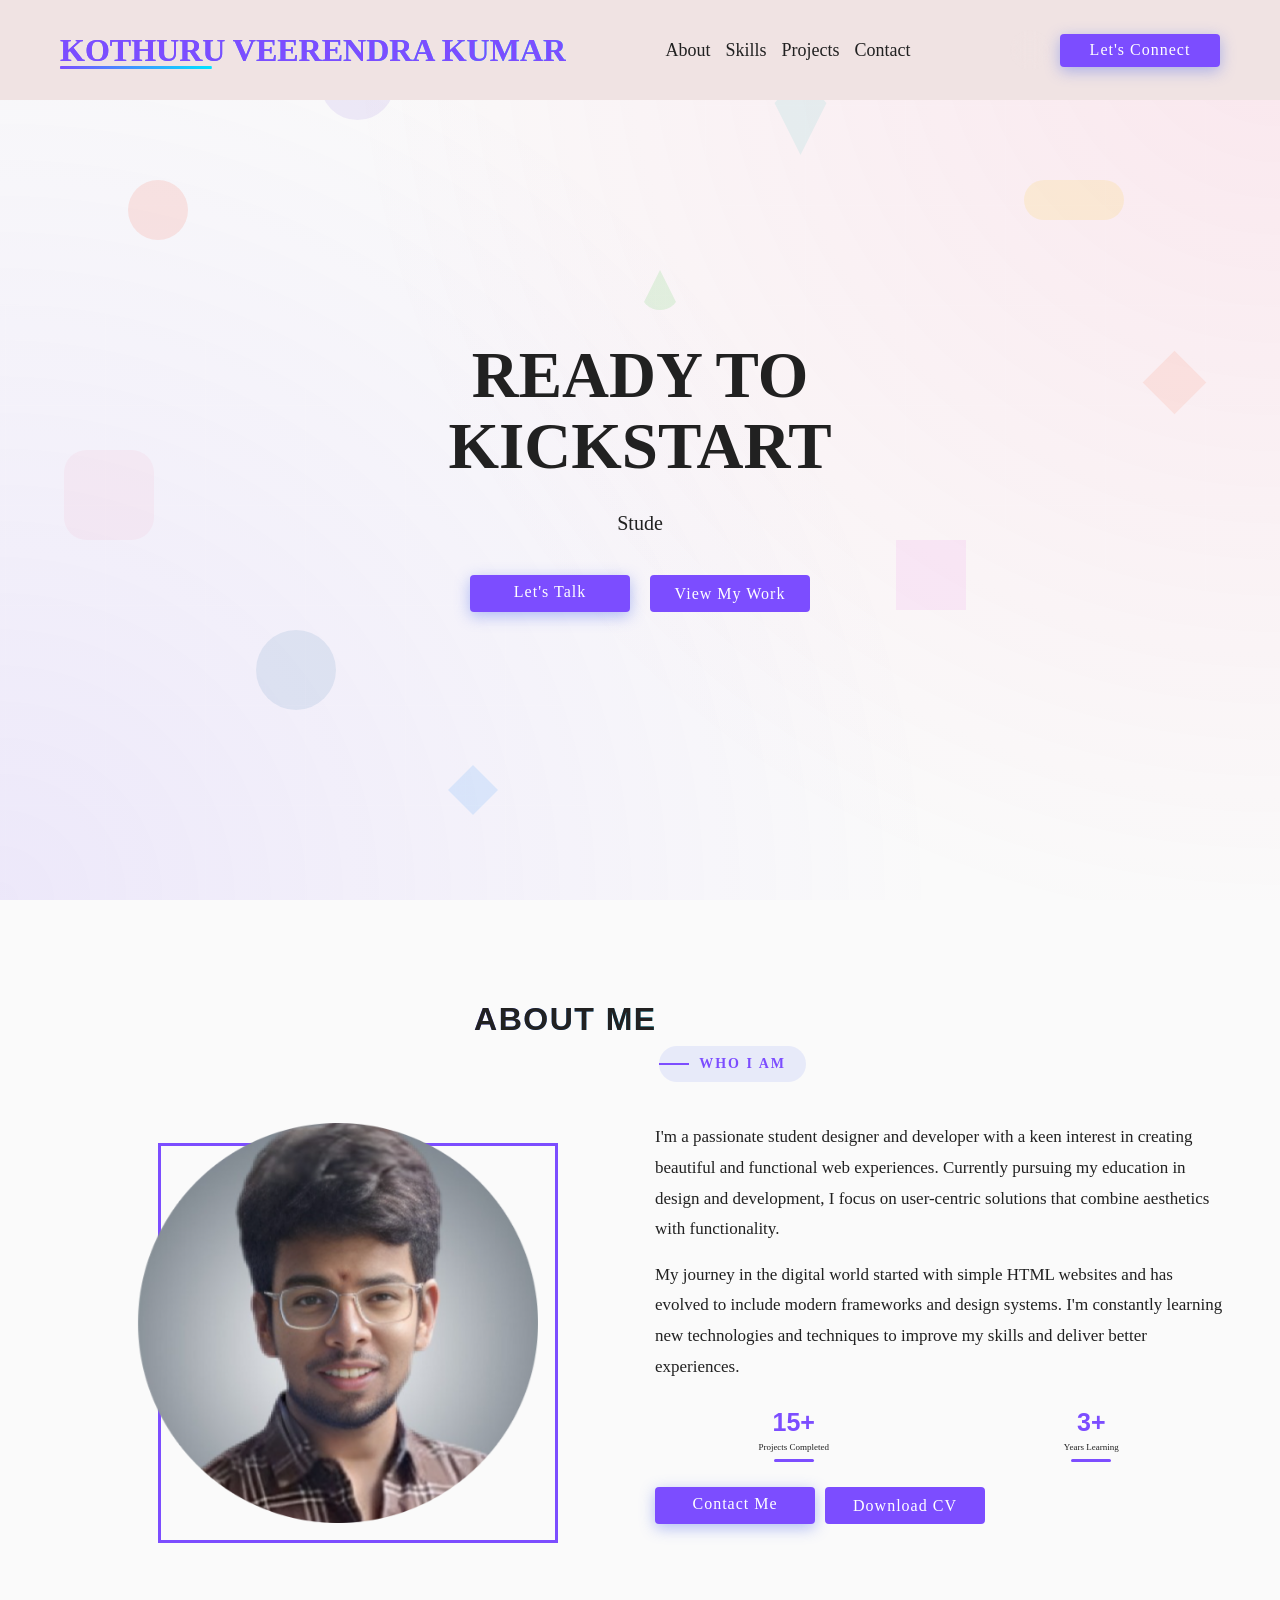
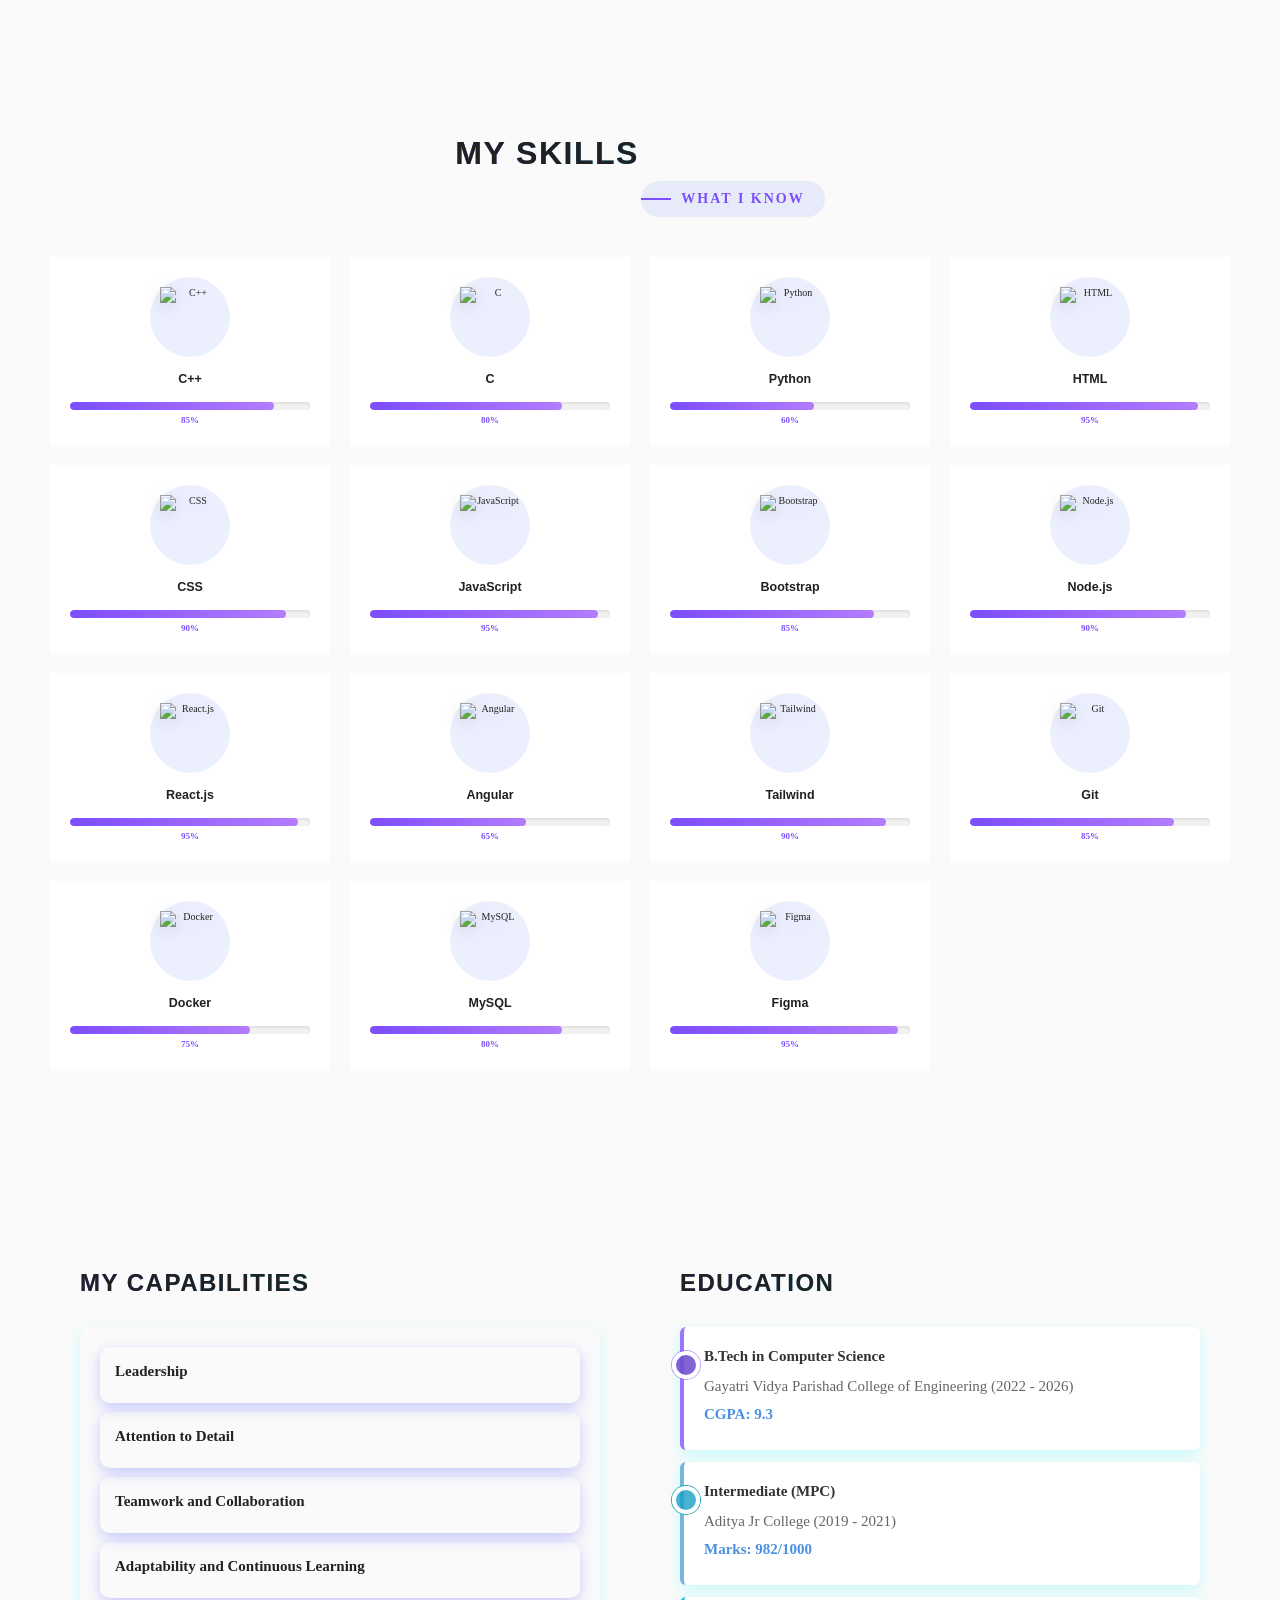
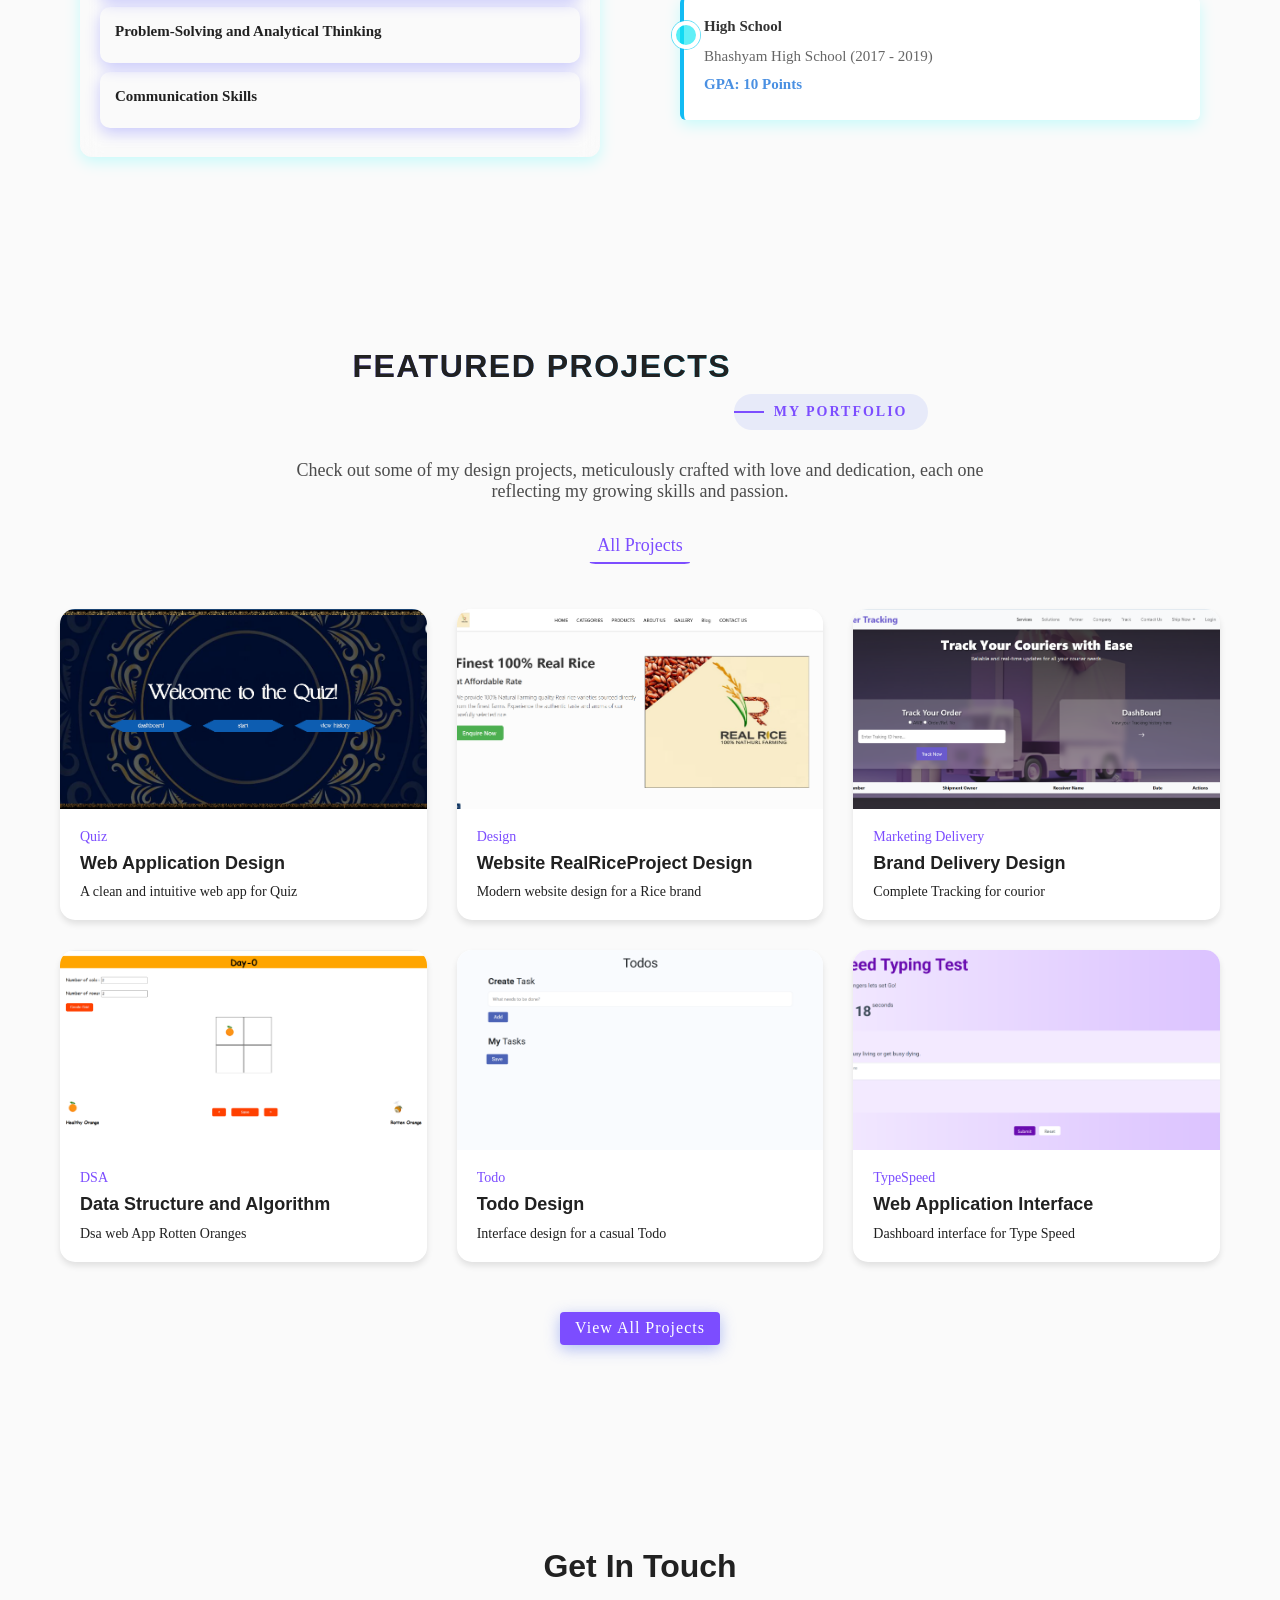
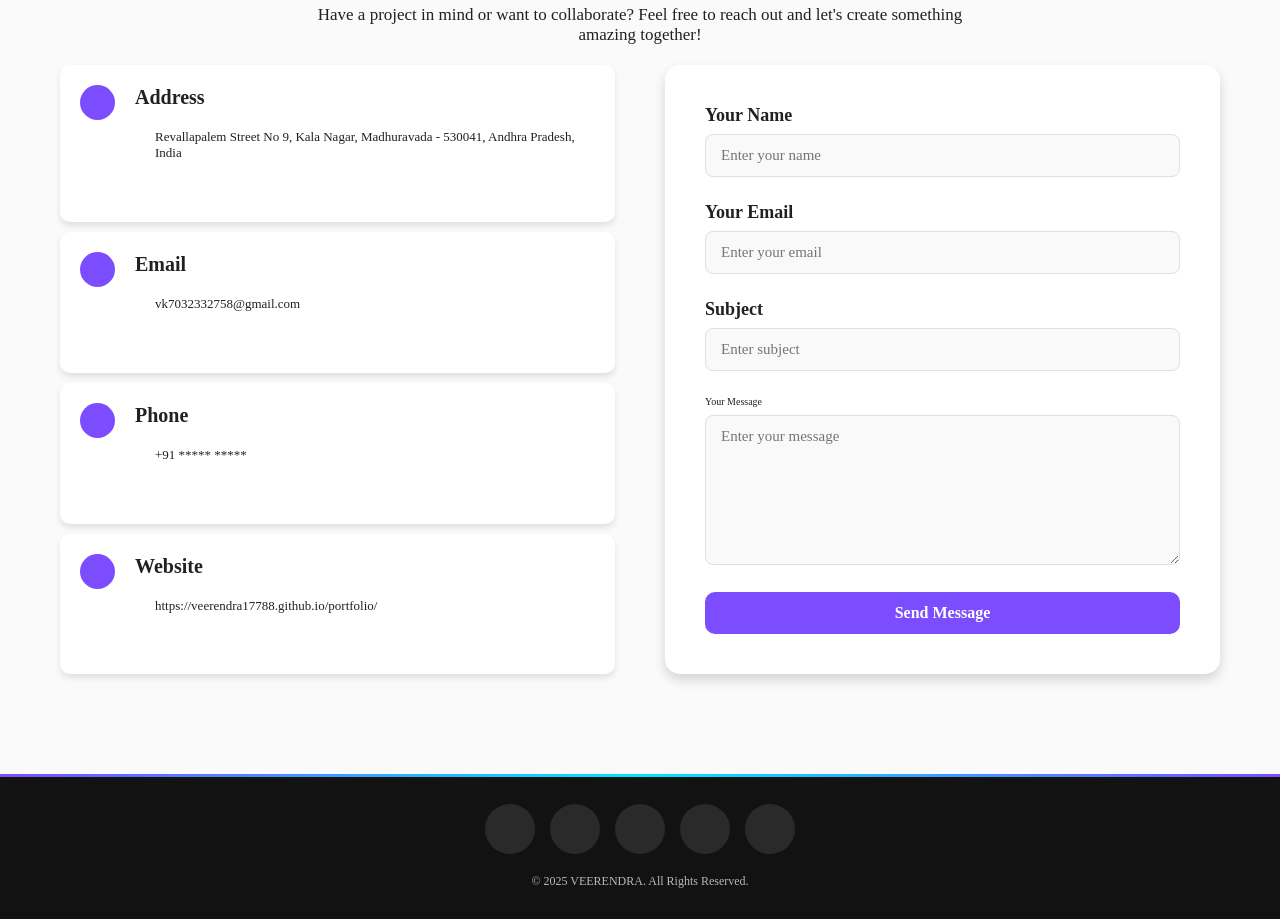
==== commit 7fd77f61: "Update index.html" ====
--- a/index.html
+++ b/index.html
@@ -35,9 +35,9 @@
                 </div>
                 
                 <div class="nav-buttons">
-                    <!-- <button class="theme-toggle" id="theme-toggle" aria-label="Toggle dark mode">
+                    <button class="theme-toggle" id="theme-toggle" aria-label="Toggle dark mode">
                         <i class="fas fa-moon"></i>
-                    </button> -->
+                    </button>
                     <a href="#contact" class="cta-button primary-btn">Let's Connect</a>
                 </div>
                 
@@ -698,4 +698,4 @@
     <script src="vk.js"></script>
     
 </body>
-</html>+</html>
